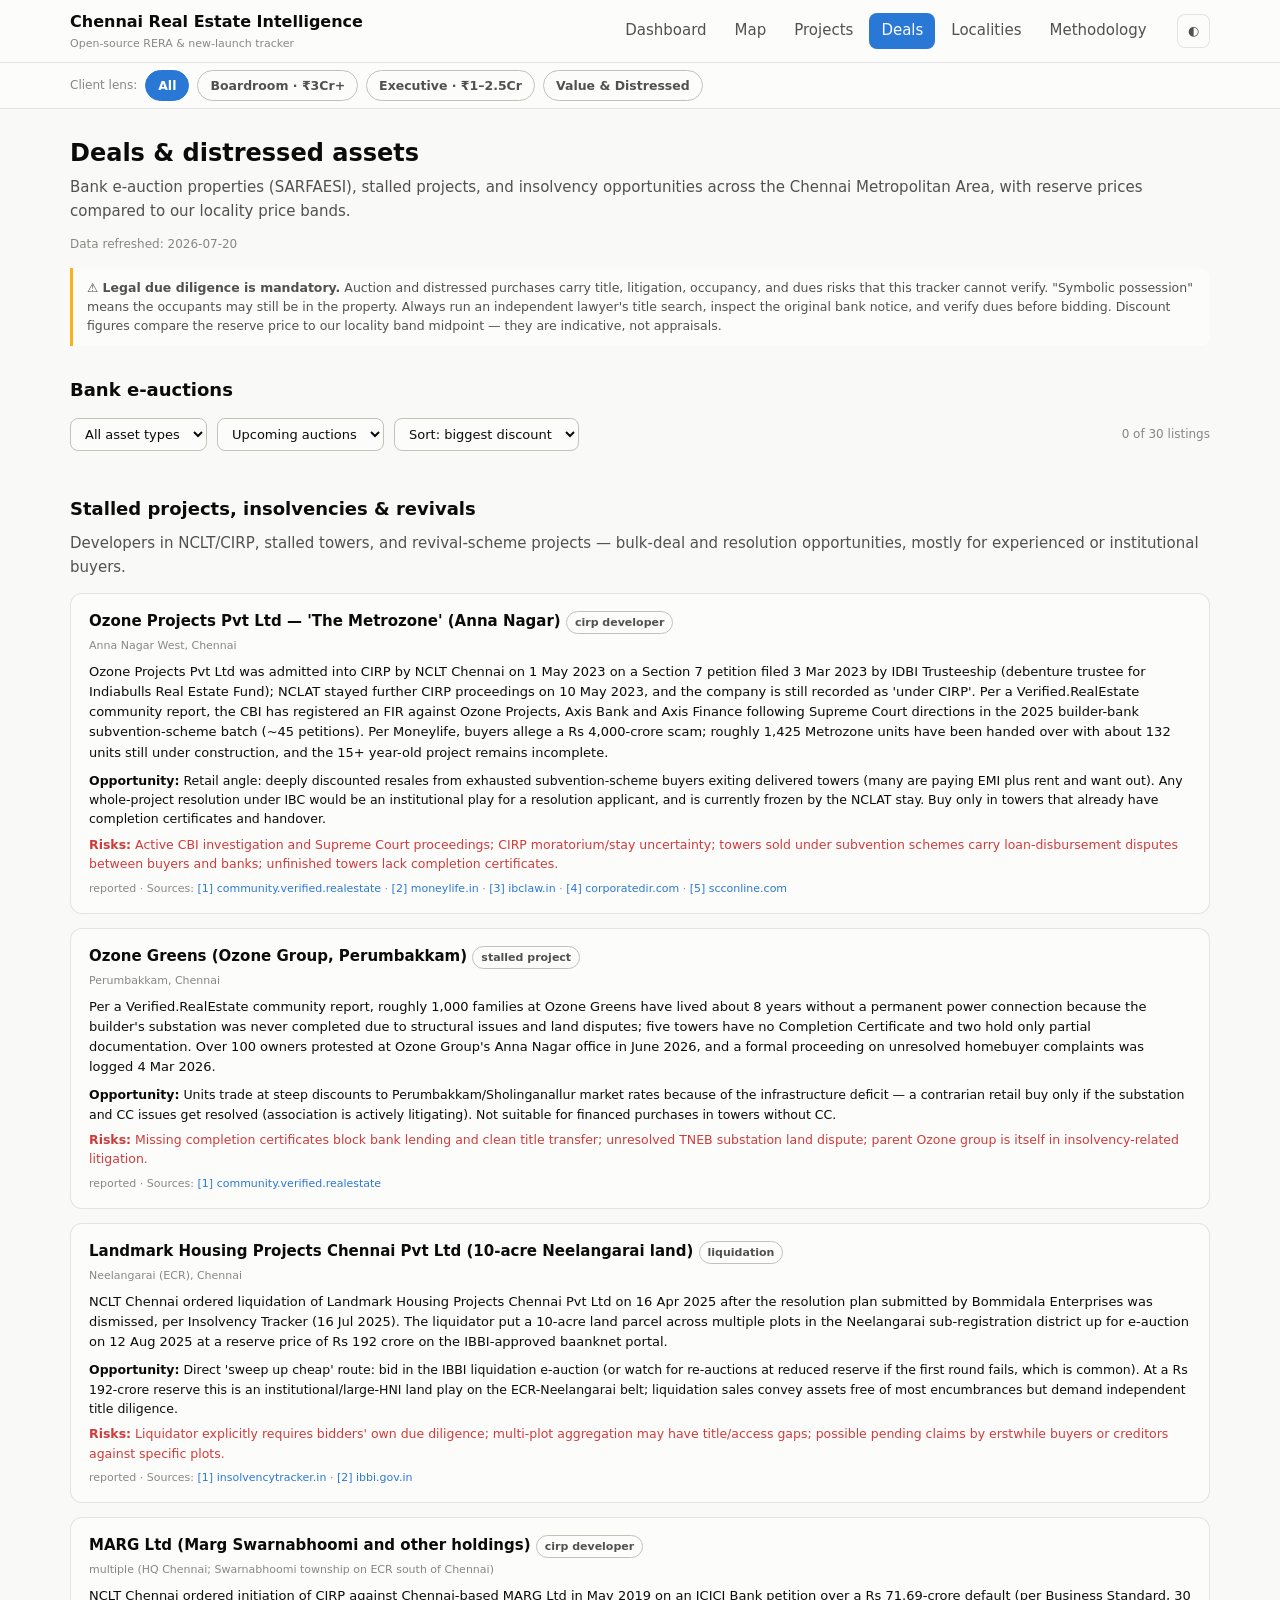
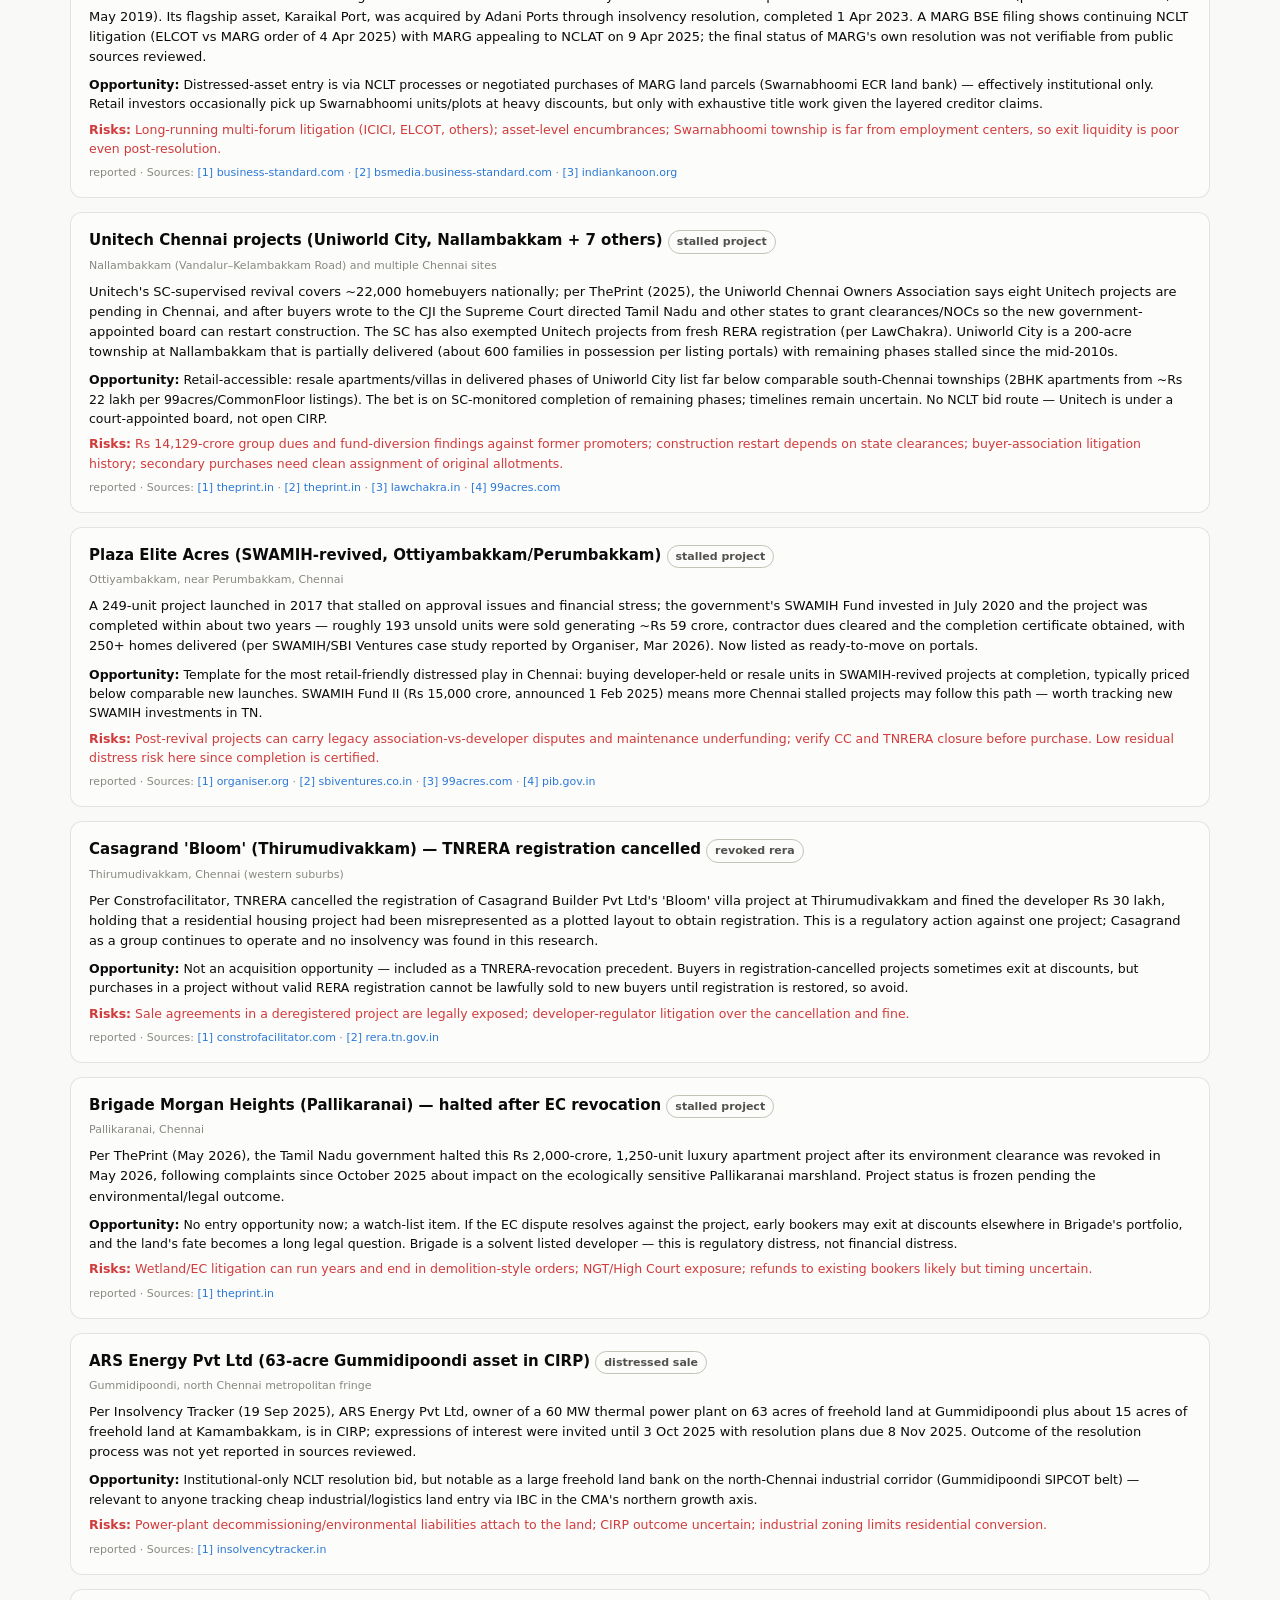
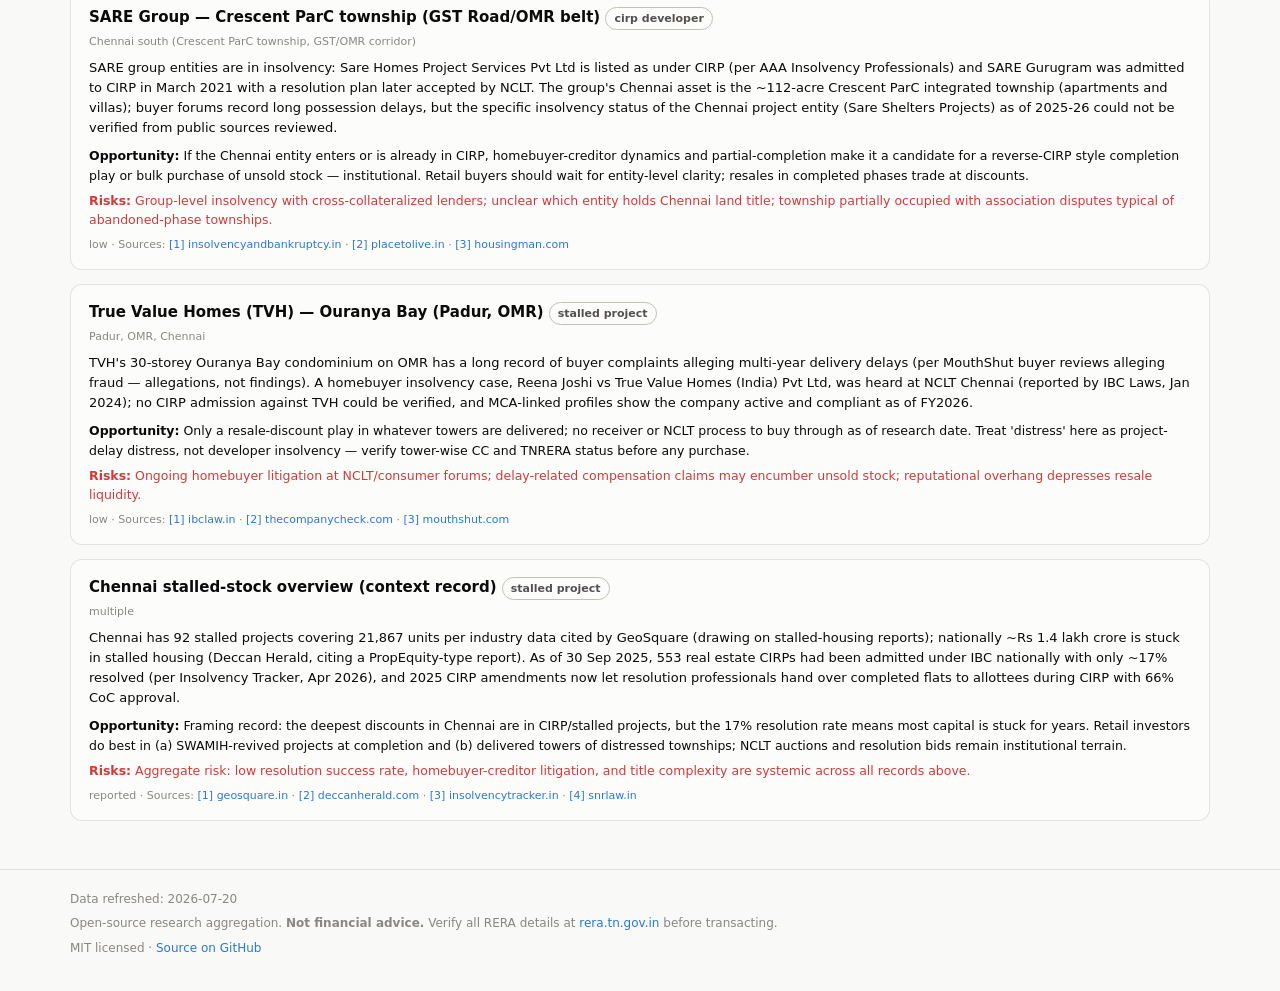
==== docs/deals.html @ 0c696b74 "Add buyer-persona lens, city-wide localities, and deals pipeline - Three client-lens personas (Board" ====
<!DOCTYPE html>
<html lang="en">
<head>
<meta charset="utf-8">
<meta name="viewport" content="width=device-width, initial-scale=1">
<link rel="icon" href="data:image/svg+xml,<svg xmlns=%22http://www.w3.org/2000/svg%22 viewBox=%220 0 100 100%22><text y=%22.9em%22 font-size=%2290%22>🏙️</text></svg>">
<title>Deals & Distressed — Chennai Real Estate Intelligence</title>
<link rel="stylesheet" href="assets/style.css">
</head>
<body>
<header class="site"><div class="wrap">
  <div class="brand">Chennai Real Estate Intelligence<small>Open-source RERA &amp; new-launch tracker</small></div>
  <nav class="main">
    <a href="index.html">Dashboard</a>
    <a href="map.html">Map</a>
    <a href="projects.html">Projects</a>
    <a href="deals.html" class="active">Deals</a>
    <a href="localities.html">Localities</a>
    <a href="methodology.html">Methodology</a>
  </nav>
  <button class="theme-toggle" title="Toggle light/dark">◐</button>
</div></header>

<main class="wrap">
  <h1>Deals &amp; distressed assets</h1>
  <p class="sub">Bank e-auction properties (SARFAESI), stalled projects, and insolvency opportunities across the Chennai Metropolitan Area, with reserve prices compared to our locality price bands.</p>
  <p class="refreshed"></p>

  <div class="deal-notice"><strong>⚠ Legal due diligence is mandatory.</strong> Auction and distressed
  purchases carry title, litigation, occupancy, and dues risks that this tracker cannot verify.
  "Symbolic possession" means the occupants may still be in the property. Always run an independent
  lawyer's title search, inspect the original bank notice, and verify dues before bidding. Discount
  figures compare the reserve price to our locality band midpoint — they are indicative, not appraisals.</div>

  <h2>Bank e-auctions</h2>
  <div class="filters">
    <select id="fType"><option value="">All asset types</option></select>
    <select id="fStatus">
      <option value="active">Upcoming auctions</option>
      <option value="">All (incl. past-date)</option>
    </select>
    <select id="fSort">
      <option value="discount">Sort: biggest discount</option>
      <option value="date">Sort: auction date</option>
      <option value="price">Sort: reserve price</option>
    </select>
    <span class="count" id="fCount"></span>
  </div>
  <div class="deal-grid" id="auctionGrid"></div>

  <h2>Stalled projects, insolvencies &amp; revivals</h2>
  <p class="sub">Developers in NCLT/CIRP, stalled towers, and revival-scheme projects — bulk-deal and resolution opportunities, mostly for experienced or institutional buyers.</p>
  <div id="stalledList"></div>
</main>

<footer class="site"><div class="wrap">
  <span class="refreshed"></span>
  <span>Open-source research aggregation. <strong>Not financial advice.</strong> Verify all RERA details at <a href="https://rera.tn.gov.in" target="_blank" rel="noopener">rera.tn.gov.in</a> before transacting.</span>
  <span>MIT licensed · <a href="https://github.com/SnuggieMsk/rstate" target="_blank" rel="noopener">Source on GitHub</a></span>
</div></footer>

<script src="assets/app.js"></script>
<script>
CRI.initTheme();
CRI.initPersonaBar();
let AUC = [], TODAY = new Date().toISOString().slice(0, 10);

function render() {
  const typ = document.getElementById('fType').value;
  const st = document.getElementById('fStatus').value;
  const sort = document.getElementById('fSort').value;
  let rows = AUC.filter(d =>
    (!typ || d.asset_type === typ) &&
    (!st || !d.auction_date || d.auction_date >= TODAY));
  rows.sort((a, b) => {
    if (sort === 'date') return (a.auction_date || '9999') < (b.auction_date || '9999') ? -1 : 1;
    if (sort === 'price') return (a.reserve_price_inr || 9e12) - (b.reserve_price_inr || 9e12);
    return (b.discount_pct ?? -99) - (a.discount_pct ?? -99);
  });
  document.getElementById('fCount').textContent = rows.length + ' of ' + AUC.length + ' listings';
  document.getElementById('auctionGrid').innerHTML = rows.map(d => {
    const expired = d.auction_date && d.auction_date < TODAY;
    const days = d.auction_date ? Math.ceil((new Date(d.auction_date) - new Date(TODAY)) / 86400000) : null;
    return `<div class="card deal-card${expired ? ' expired' : ''}">
      <h3>${d.title}</h3>
      <div class="conf">${d.locality} · ${d.asset_type}${d.bank ? ' · ' + d.bank : ''}</div>
      <div class="reserve">${CRI.money(d.reserve_price_inr)} <span class="conf">reserve</span></div>
      ${d.discount_pct != null ? `
        <div class="discount"><i></i>~${d.discount_pct}% below locality band</div>
        <div class="disc-bar"><span style="width:${Math.min(Math.max(d.discount_pct, 0), 80)}%"></span></div>
        <div class="conf">${d.value_note || ''}</div>` : '<div class="conf">No band comparison (plot/land or area unknown)</div>'}
      <p style="font-size:12.5px;margin:8px 0 4px">
        ${d.auction_date ? '<strong>Auction:</strong> ' + d.auction_date +
          (expired ? ' <span class="conf">(date passed — watch for re-auction)</span>'
                   : days != null ? ` <strong style="color:var(--accent)">(${days}d)</strong>` : '') + '<br>' : ''}
        ${d.area_sqft ? '<strong>Area:</strong> ' + CRI.fmtN(d.area_sqft) + ' sqft · ' : ''}
        <strong>Possession:</strong> ${d.possession || 'unknown'}
        ${d.emd_inr ? ' · <strong>EMD:</strong> ' + CRI.money(d.emd_inr) : ''}</p>
      ${d.possession === 'symbolic' ? '<span class="dd-flag">⚠ symbolic possession — occupancy risk</span>' : ''}
      <span class="dd-flag">title search required</span>
      <p class="conf" style="margin:8px 0 0">Sources: ${CRI.sourcesHTML(d.sources)} · last checked ${d.last_checked || '—'}</p>
    </div>`;
  }).join('');
}

CRI.loadAll().then(({ distressed, meta }) => {
  CRI.setRefreshed(meta);
  AUC = distressed.filter(d => d.record_type === 'auction');
  const stalled = distressed.filter(d => d.record_type !== 'auction');
  const typeSel = document.getElementById('fType');
  [...new Set(AUC.map(d => d.asset_type).filter(Boolean))].sort().forEach(v => {
    const o = document.createElement('option'); o.textContent = v; typeSel.appendChild(o);
  });
  ['fType', 'fStatus', 'fSort'].forEach(id => document.getElementById(id).addEventListener('input', render));
  render();

  document.getElementById('stalledList').innerHTML = stalled.map(d => `
    <div class="card">
      <h3 style="margin:0 0 2px;font-size:15px">${d.name}
        <span class="tag">${(d.record_type || '').replace(/-/g, ' ')}</span></h3>
      <div class="conf">${d.locality || ''}</div>
      <p style="font-size:13px;margin:8px 0">${d.status_2026 || ''}</p>
      ${d.opportunity_note ? '<p style="font-size:12.5px;margin:6px 0"><strong>Opportunity:</strong> ' + d.opportunity_note + '</p>' : ''}
      ${d.risk_note ? '<p style="font-size:12.5px;margin:6px 0;color:var(--status-critical)"><strong>Risks:</strong> ' + d.risk_note + '</p>' : ''}
      <p class="conf" style="margin:6px 0 0">${d.data_confidence || ''} · Sources: ${CRI.sourcesHTML(d.sources)}</p>
    </div>`).join('') || '<p class="conf">No stalled/insolvency records yet.</p>';
});
</script>
</body>
</html>
---- docs/assets/style.css ----
/* Chennai Real Estate Intelligence — shared styles */
:root {
  color-scheme: light;
  --page: #f9f9f7;
  --surface-1: #fcfcfb;
  --text-primary: #0b0b0b;
  --text-secondary: #52514e;
  --text-muted: #898781;
  --grid: #e1e0d9;
  --baseline: #c3c2b7;
  --border: rgba(11, 11, 11, 0.10);
  --accent: #2a78d6;
  --accent-strong: #1c5cab;
  /* Upside Score ordinal ramp (sequential blue, steps 250/400/550/700) */
  --score-1: #86b6ef;
  --score-2: #3987e5;
  --score-3: #1c5cab;
  --score-4: #0d366b;
  /* Status (risk) — reserved, never themed */
  --status-good: #0ca30c;
  --status-warning: #fab219;
  --status-serious: #ec835a;
  --status-critical: #d03b3b;
  --success-text: #006300;
}
@media (prefers-color-scheme: dark) {
  :root:where(:not([data-theme="light"])) {
    color-scheme: dark;
    --page: #0d0d0d;
    --surface-1: #1a1a19;
    --text-primary: #ffffff;
    --text-secondary: #c3c2b7;
    --text-muted: #898781;
    --grid: #2c2c2a;
    --baseline: #383835;
    --border: rgba(255, 255, 255, 0.10);
    --accent: #3987e5;
    --accent-strong: #86b6ef;
    --score-1: #86b6ef;
    --score-2: #3987e5;
    --score-3: #256abf;
    --score-4: #184f95;
    --success-text: #0ca30c;
  }
}
:root[data-theme="dark"] {
  color-scheme: dark;
  --page: #0d0d0d;
  --surface-1: #1a1a19;
  --text-primary: #ffffff;
  --text-secondary: #c3c2b7;
  --text-muted: #898781;
  --grid: #2c2c2a;
  --baseline: #383835;
  --border: rgba(255, 255, 255, 0.10);
  --accent: #3987e5;
  --accent-strong: #86b6ef;
  --score-1: #86b6ef;
  --score-2: #3987e5;
  --score-3: #256abf;
  --score-4: #184f95;
  --success-text: #0ca30c;
}

* { box-sizing: border-box; }
html, body { margin: 0; padding: 0; }
body {
  background: var(--page);
  color: var(--text-primary);
  font-family: system-ui, -apple-system, "Segoe UI", sans-serif;
  font-size: 15px;
  line-height: 1.55;
}
a { color: var(--accent); text-decoration: none; }
a:hover { text-decoration: underline; }

.wrap { max-width: 1180px; margin: 0 auto; padding: 0 20px; }

/* Header / nav */
header.site {
  border-bottom: 1px solid var(--border);
  background: var(--surface-1);
  position: sticky; top: 0; z-index: 1100;
}
header.site .wrap {
  display: flex; align-items: center; gap: 18px; flex-wrap: wrap;
  padding-top: 10px; padding-bottom: 10px;
}
.brand { font-weight: 700; font-size: 16px; color: var(--text-primary); }
.brand small { display: block; font-weight: 400; font-size: 11px; color: var(--text-muted); }
nav.main { display: flex; gap: 4px; flex-wrap: wrap; margin-left: auto; }
nav.main a {
  padding: 6px 12px; border-radius: 8px; color: var(--text-secondary); font-weight: 500;
}
nav.main a:hover { background: var(--page); text-decoration: none; color: var(--text-primary); }
nav.main a.active { background: var(--accent); color: #fff; }
.theme-toggle {
  border: 1px solid var(--border); background: var(--surface-1); color: var(--text-secondary);
  border-radius: 8px; padding: 6px 10px; cursor: pointer; font: inherit; font-size: 13px;
}

.refreshed { font-size: 12px; color: var(--text-muted); }

/* Stat tiles */
.tiles { display: grid; grid-template-columns: repeat(auto-fit, minmax(170px, 1fr)); gap: 14px; margin: 22px 0; }
.tile {
  background: var(--surface-1); border: 1px solid var(--border); border-radius: 12px;
  padding: 14px 16px;
}
.tile .k { font-size: 12px; color: var(--text-secondary); }
.tile .v { font-size: 28px; font-weight: 700; line-height: 1.2; margin-top: 2px; }
.tile .s { font-size: 12px; color: var(--text-muted); margin-top: 2px; }

h1 { font-size: 24px; margin: 26px 0 4px; }
h2 { font-size: 18px; margin: 30px 0 10px; }
.sub { color: var(--text-secondary); margin: 0 0 6px; }

/* Cards & sections */
.card {
  background: var(--surface-1); border: 1px solid var(--border); border-radius: 12px;
  padding: 16px 18px; margin: 14px 0;
}

/* Filters */
.filters { display: flex; gap: 10px; flex-wrap: wrap; align-items: center; margin: 14px 0; }
.filters select, .filters input[type="search"] {
  background: var(--surface-1); color: var(--text-primary); border: 1px solid var(--baseline);
  border-radius: 8px; padding: 7px 10px; font: inherit; font-size: 13px;
}
.filters label { font-size: 12px; color: var(--text-secondary); }
.filters .count { margin-left: auto; font-size: 12px; color: var(--text-muted); }

/* Tables */
.table-scroll { overflow-x: auto; border: 1px solid var(--border); border-radius: 12px; background: var(--surface-1); }
table { border-collapse: collapse; width: 100%; font-size: 13.5px; }
th, td { text-align: left; padding: 9px 12px; border-bottom: 1px solid var(--grid); vertical-align: top; }
th {
  font-size: 11.5px; text-transform: uppercase; letter-spacing: 0.04em;
  color: var(--text-muted); background: var(--surface-1); position: sticky; top: 0;
  cursor: pointer; user-select: none; white-space: nowrap;
}
th .dir { color: var(--accent); }
tr:last-child td { border-bottom: none; }
tbody tr:hover { background: color-mix(in oklab, var(--accent) 6%, transparent); }
td.num, th.num { text-align: right; font-variant-numeric: tabular-nums; }

/* Score pill — colored dot + plain-ink number (text never wears series color) */
.score { display: inline-flex; align-items: center; gap: 6px; font-variant-numeric: tabular-nums; font-weight: 600; }
.score i { width: 10px; height: 10px; border-radius: 3px; display: inline-block; flex: none; }
.score-band-1 i { background: var(--score-1); }
.score-band-2 i { background: var(--score-2); }
.score-band-3 i { background: var(--score-3); }
.score-band-4 i { background: var(--score-4); }

/* Risk badge — icon + label, never color alone */
.risk { display: inline-flex; align-items: center; gap: 5px; font-size: 12px; font-weight: 600; }
.risk i { width: 9px; height: 9px; border-radius: 50%; display: inline-block; flex: none; }
.risk-Low i { background: var(--status-good); }
.risk-Medium i { background: var(--status-warning); }
.risk-High i { background: var(--status-critical); }

/* Tags */
.tag {
  display: inline-block; font-size: 11px; font-weight: 600; padding: 2px 8px;
  border: 1px solid var(--baseline); border-radius: 999px; color: var(--text-secondary);
  margin: 1px 3px 1px 0; white-space: nowrap;
}
.tag.hot { border-color: var(--accent); color: var(--accent); }

.conf { font-size: 11px; color: var(--text-muted); }

/* Score breakdown bars */
.bd { margin: 4px 0; }
.bd .row { display: flex; align-items: center; gap: 8px; font-size: 12px; margin: 3px 0; }
.bd .lbl { width: 150px; color: var(--text-secondary); flex: none; }
.bd .bar { flex: 1; height: 8px; background: var(--grid); border-radius: 4px; overflow: hidden; }
.bd .bar > span { display: block; height: 100%; background: var(--accent); border-radius: 4px; }
.bd .val { width: 34px; text-align: right; font-variant-numeric: tabular-nums; color: var(--text-secondary); }

/* Map page */
#map { position: fixed; inset: 57px 0 0 0; }
.map-legend {
  position: absolute; z-index: 1000; right: 12px; bottom: 24px;
  background: var(--surface-1); border: 1px solid var(--border); border-radius: 10px;
  padding: 10px 12px; font-size: 12px; max-width: 230px;
}
.map-legend .row { display: flex; align-items: center; gap: 7px; margin: 3px 0; }
.map-legend i { width: 12px; height: 12px; border-radius: 50%; display: inline-block; border: 2px solid #fff; box-shadow: 0 0 0 1px rgba(0,0,0,.25); flex: none; }
.map-controls {
  position: absolute; z-index: 1000; left: 12px; top: 70px;
  background: var(--surface-1); border: 1px solid var(--border); border-radius: 10px;
  padding: 10px 12px; font-size: 12.5px;
}
.map-controls label { display: block; margin: 3px 0; cursor: pointer; }
.leaflet-popup-content { font: 13px/1.5 system-ui, -apple-system, "Segoe UI", sans-serif; }
.pop h3 { margin: 0 0 2px; font-size: 14.5px; }
.pop .meta { color: #52514e; font-size: 12px; margin-bottom: 6px; }
.pop table { font-size: 12px; }
.pop td { padding: 2px 6px 2px 0; border: none; }

/* Locality cards */
.loc-grid { display: grid; grid-template-columns: repeat(auto-fill, minmax(320px, 1fr)); gap: 14px; }
.loc-card .tag { white-space: normal; }
.loc-card h3 { margin: 0; font-size: 15.5px; }
.loc-card .price { font-size: 20px; font-weight: 700; margin: 4px 0 2px; font-variant-numeric: tabular-nums; }
.loc-card .trend { font-size: 12px; font-weight: 600; }
.trend-rising-fast, .trend-rising { color: var(--success-text); }
.trend-stable { color: var(--text-secondary); }
.trend-soft { color: var(--status-critical); }

/* Persona lens bar */
.persona-bar { background: var(--surface-1); border-bottom: 1px solid var(--border); }
.persona-bar .wrap { display: flex; align-items: center; gap: 8px; padding: 7px 20px; flex-wrap: wrap; }
.persona-bar .pb-label { font-size: 12px; color: var(--text-muted); }
.persona-bar button {
  font: inherit; font-size: 12.5px; font-weight: 600; cursor: pointer;
  padding: 5px 12px; border-radius: 999px; border: 1px solid var(--baseline);
  background: var(--surface-1); color: var(--text-secondary);
}
.persona-bar button.on { background: var(--accent); border-color: var(--accent); color: #fff; }

/* Tier badges */
.tier { display: inline-block; font-size: 10.5px; font-weight: 700; letter-spacing: .03em;
  padding: 2px 8px; border-radius: 999px; text-transform: uppercase; }
.tier-Prime { background: var(--score-4); color: #fff; }
.tier-Established { background: var(--score-2); color: #fff; }
.tier-Growth { background: var(--grid); color: var(--text-primary); }
.tier-Emerging { background: transparent; border: 1px solid var(--baseline); color: var(--text-secondary); }

/* Deals page */
.deal-grid { display: grid; grid-template-columns: repeat(auto-fill, minmax(330px, 1fr)); gap: 14px; }
.deal-card h3 { margin: 0 0 2px; font-size: 15px; }
.deal-card .reserve { font-size: 21px; font-weight: 700; font-variant-numeric: tabular-nums; }
.deal-card.expired { opacity: .55; }
.discount { display: inline-flex; align-items: center; gap: 6px; font-weight: 700; }
.discount i { width: 10px; height: 10px; border-radius: 3px; background: var(--success-text); display: inline-block; }
.disc-bar { height: 8px; background: var(--grid); border-radius: 4px; overflow: hidden; margin: 6px 0; }
.disc-bar > span { display: block; height: 100%; background: var(--success-text); }
.dd-flag { display: inline-block; font-size: 11px; font-weight: 600; padding: 2px 8px; margin: 1px 3px 1px 0;
  border-radius: 999px; border: 1px solid var(--status-serious); color: var(--status-serious); }
.deal-notice { border-left: 3px solid var(--status-warning); padding: 10px 14px; font-size: 12.5px;
  background: var(--surface-1); border-radius: 0 10px 10px 0; margin: 14px 0; color: var(--text-secondary); }

/* Locality explorer */
.loc-search { width: 100%; max-width: 380px; }

/* Compare drawer */
.cmp-bar { position: fixed; left: 0; right: 0; bottom: 0; z-index: 1200;
  background: var(--surface-1); border-top: 1px solid var(--border);
  padding: 9px 20px; display: none; align-items: center; gap: 12px; font-size: 13px; }
.cmp-bar.show { display: flex; }
.cmp-bar button { font: inherit; font-size: 12.5px; font-weight: 600; cursor: pointer;
  padding: 6px 14px; border-radius: 8px; border: 1px solid var(--accent);
  background: var(--accent); color: #fff; }
.cmp-bar button.ghost { background: transparent; color: var(--accent); }
.cmp-overlay { position: fixed; inset: 0; z-index: 1300; background: rgba(0,0,0,.45); display: none;
  align-items: flex-start; justify-content: center; overflow: auto; padding: 30px 12px; }
.cmp-overlay.show { display: flex; }
.cmp-sheet { background: var(--page); border-radius: 14px; max-width: 1080px; width: 100%; padding: 22px; }
.cmp-sheet table { background: var(--surface-1); border-radius: 10px; }
.cmp-sheet th:first-child, .cmp-sheet td:first-child { color: var(--text-muted); font-size: 12px; width: 150px; }

/* Print brief */
@media print {
  header.site, .persona-bar, .filters, footer.site, .theme-toggle, .cmp-bar, .map-controls { display: none !important; }
  body { background: #fff; color: #000; }
  .cmp-overlay { position: static; display: block !important; background: none; padding: 0; }
  .cmp-sheet { box-shadow: none; max-width: none; }
  a { color: #000; text-decoration: none; }
}

footer.site {
  margin-top: 48px; padding: 20px 0 34px; border-top: 1px solid var(--border);
  font-size: 12px; color: var(--text-muted);
}
footer.site .wrap { display: flex; flex-direction: column; gap: 6px; }

@media (max-width: 640px) {
  .bd .lbl { width: 110px; }
  #map { inset: 96px 0 0 0; }
}
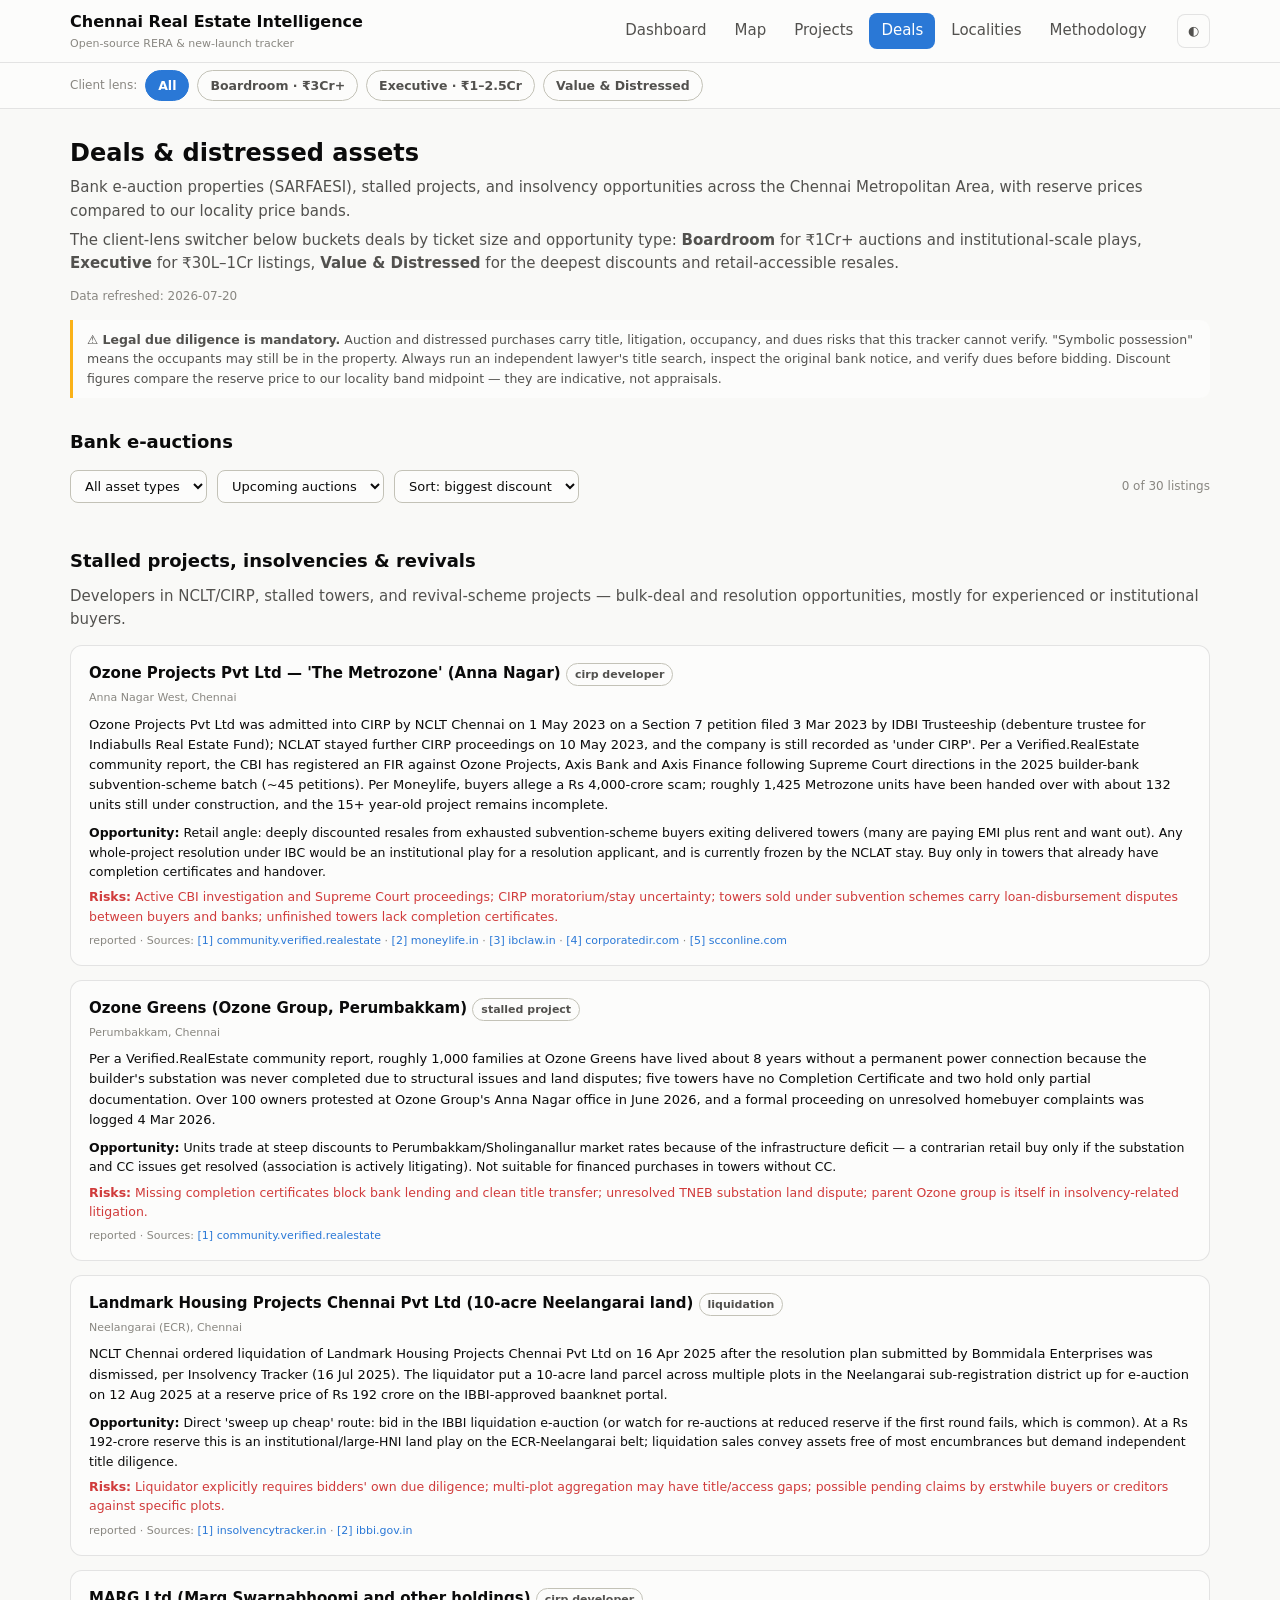
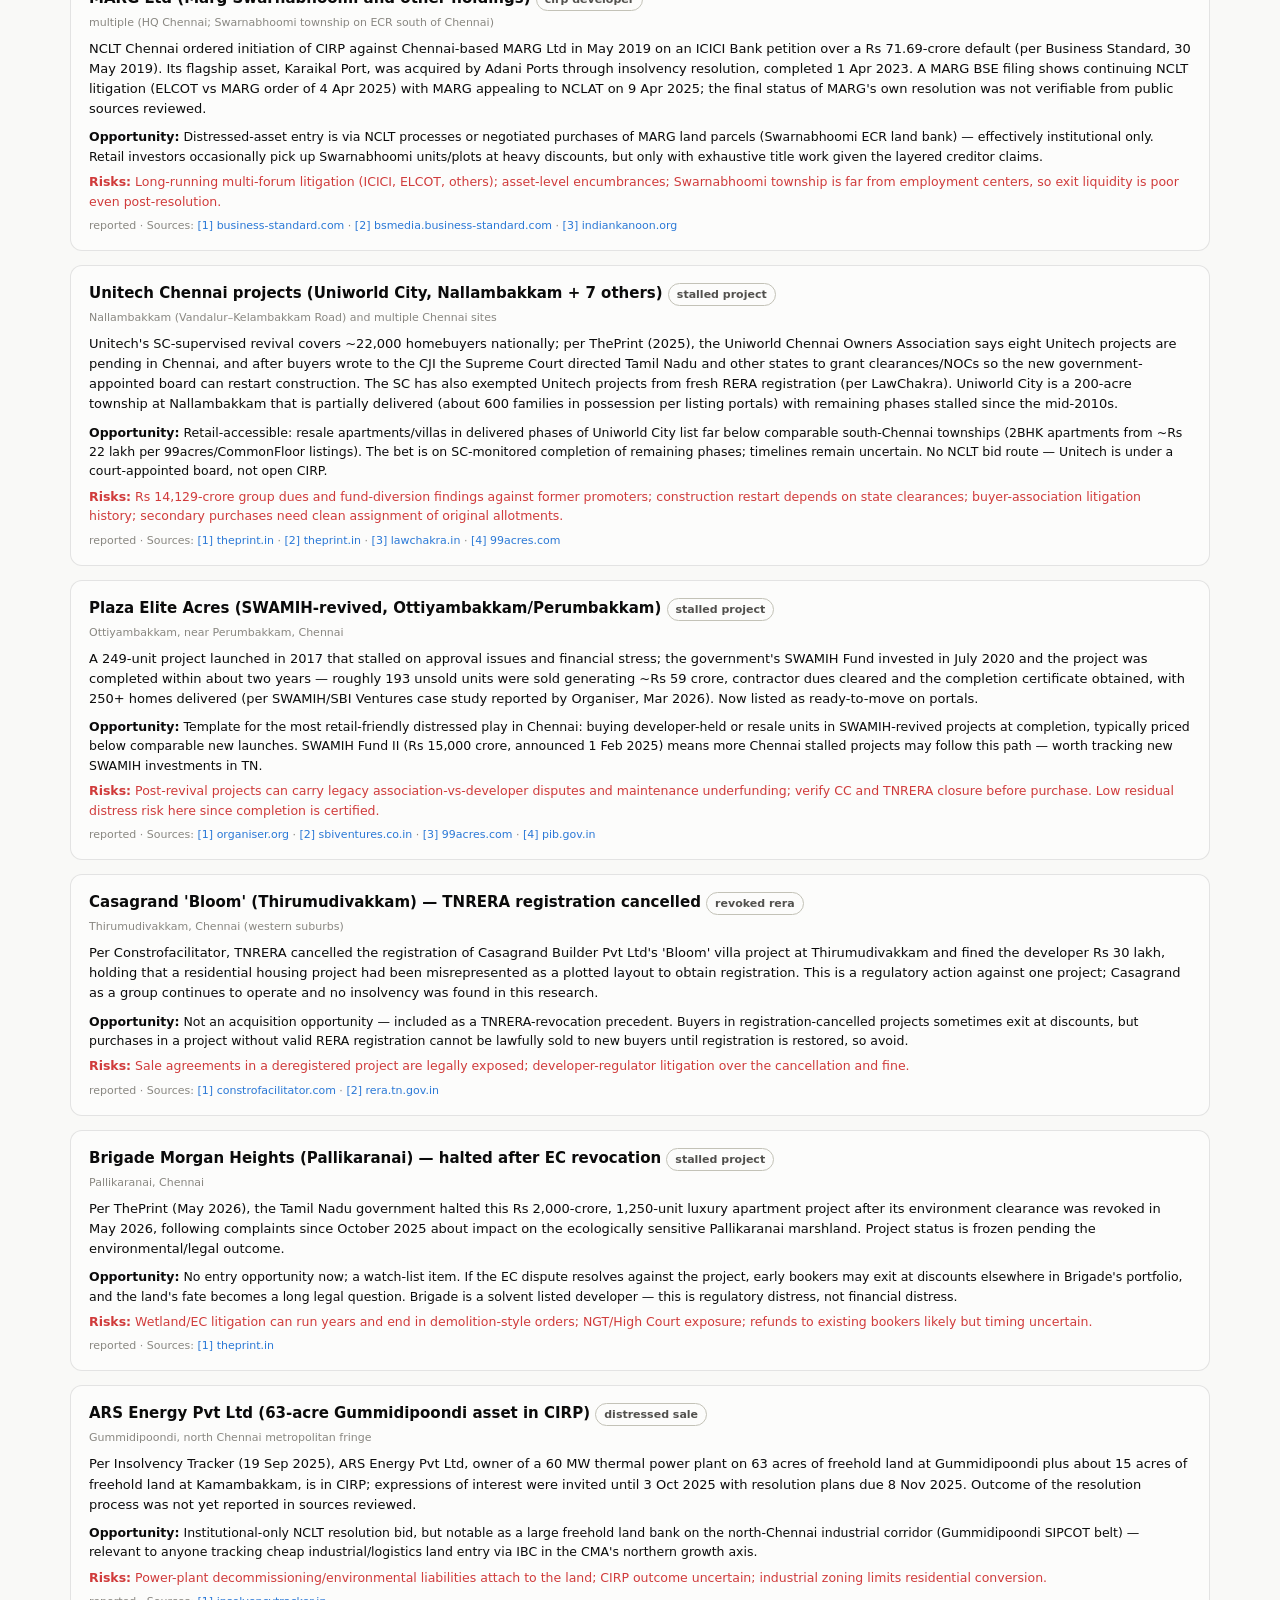
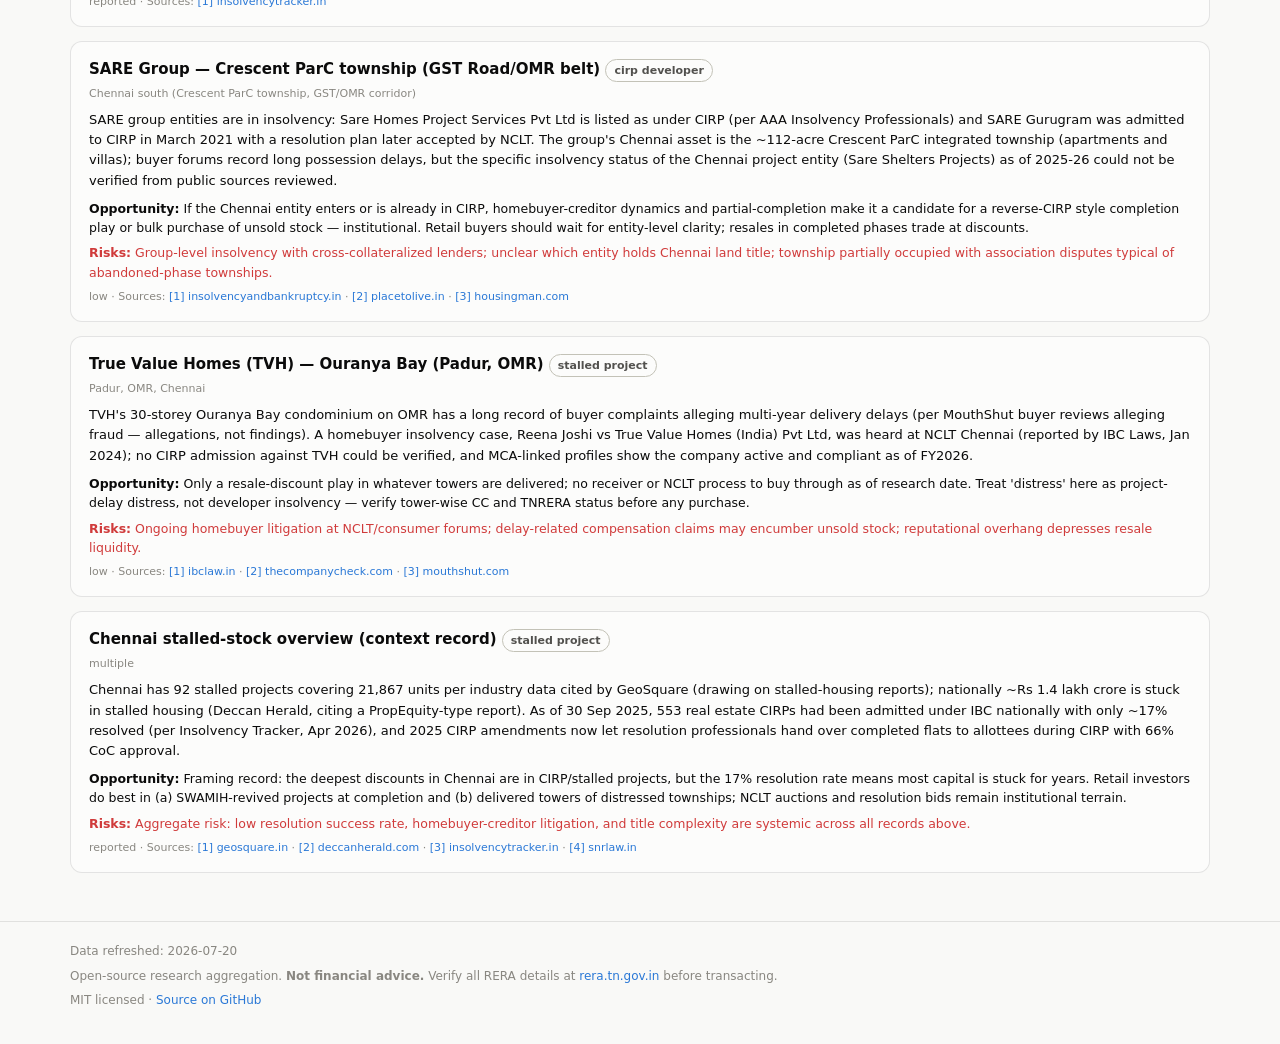
==== commit 0383eaa8: "Fix: Deals page client-lens switcher was non-functional Auction and stalled-project records had no p" ====
--- a/docs/deals.html
+++ b/docs/deals.html
@@ -24,6 +24,7 @@
 <main class="wrap">
   <h1>Deals &amp; distressed assets</h1>
   <p class="sub">Bank e-auction properties (SARFAESI), stalled projects, and insolvency opportunities across the Chennai Metropolitan Area, with reserve prices compared to our locality price bands.</p>
+  <p class="sub">The client-lens switcher below buckets deals by ticket size and opportunity type: <strong>Boardroom</strong> for ₹1Cr+ auctions and institutional-scale plays, <strong>Executive</strong> for ₹30L–1Cr listings, <strong>Value &amp; Distressed</strong> for the deepest discounts and retail-accessible resales.</p>
   <p class="refreshed"></p>
 
   <div class="deal-notice"><strong>⚠ Legal due diligence is mandatory.</strong> Auction and distressed
@@ -62,14 +63,19 @@
 <script src="assets/app.js"></script>
 <script>
 CRI.initTheme();
-CRI.initPersonaBar();
-let AUC = [], TODAY = new Date().toISOString().slice(0, 10);
+let AUC = [], STALLED = [], TODAY = new Date().toISOString().slice(0, 10);
+
+function matchesPersona(d) {
+  const cur = CRI.persona();
+  return cur === 'all' || (d.persona_fit || []).includes(cur);
+}
 
 function render() {
   const typ = document.getElementById('fType').value;
   const st = document.getElementById('fStatus').value;
   const sort = document.getElementById('fSort').value;
   let rows = AUC.filter(d =>
+    matchesPersona(d) &&
     (!typ || d.asset_type === typ) &&
     (!st || !d.auction_date || d.auction_date >= TODAY));
   rows.sort((a, b) => {
@@ -103,18 +109,9 @@
   }).join('');
 }
 
-CRI.loadAll().then(({ distressed, meta }) => {
-  CRI.setRefreshed(meta);
-  AUC = distressed.filter(d => d.record_type === 'auction');
-  const stalled = distressed.filter(d => d.record_type !== 'auction');
-  const typeSel = document.getElementById('fType');
-  [...new Set(AUC.map(d => d.asset_type).filter(Boolean))].sort().forEach(v => {
-    const o = document.createElement('option'); o.textContent = v; typeSel.appendChild(o);
-  });
-  ['fType', 'fStatus', 'fSort'].forEach(id => document.getElementById(id).addEventListener('input', render));
-  render();
-
-  document.getElementById('stalledList').innerHTML = stalled.map(d => `
+function renderStalled() {
+  const rows = STALLED.filter(matchesPersona);
+  document.getElementById('stalledList').innerHTML = rows.map(d => `
     <div class="card">
       <h3 style="margin:0 0 2px;font-size:15px">${d.name}
         <span class="tag">${(d.record_type || '').replace(/-/g, ' ')}</span></h3>
@@ -123,7 +120,22 @@
       ${d.opportunity_note ? '<p style="font-size:12.5px;margin:6px 0"><strong>Opportunity:</strong> ' + d.opportunity_note + '</p>' : ''}
       ${d.risk_note ? '<p style="font-size:12.5px;margin:6px 0;color:var(--status-critical)"><strong>Risks:</strong> ' + d.risk_note + '</p>' : ''}
       <p class="conf" style="margin:6px 0 0">${d.data_confidence || ''} · Sources: ${CRI.sourcesHTML(d.sources)}</p>
-    </div>`).join('') || '<p class="conf">No stalled/insolvency records yet.</p>';
+    </div>`).join('') || '<p class="conf">No stalled/insolvency records match this client lens.</p>';
+}
+
+CRI.initPersonaBar(() => { render(); renderStalled(); });
+
+CRI.loadAll().then(({ distressed, meta }) => {
+  CRI.setRefreshed(meta);
+  AUC = distressed.filter(d => d.record_type === 'auction');
+  STALLED = distressed.filter(d => d.record_type !== 'auction');
+  const typeSel = document.getElementById('fType');
+  [...new Set(AUC.map(d => d.asset_type).filter(Boolean))].sort().forEach(v => {
+    const o = document.createElement('option'); o.textContent = v; typeSel.appendChild(o);
+  });
+  ['fType', 'fStatus', 'fSort'].forEach(id => document.getElementById(id).addEventListener('input', render));
+  render();
+  renderStalled();
 });
 </script>
 </body>
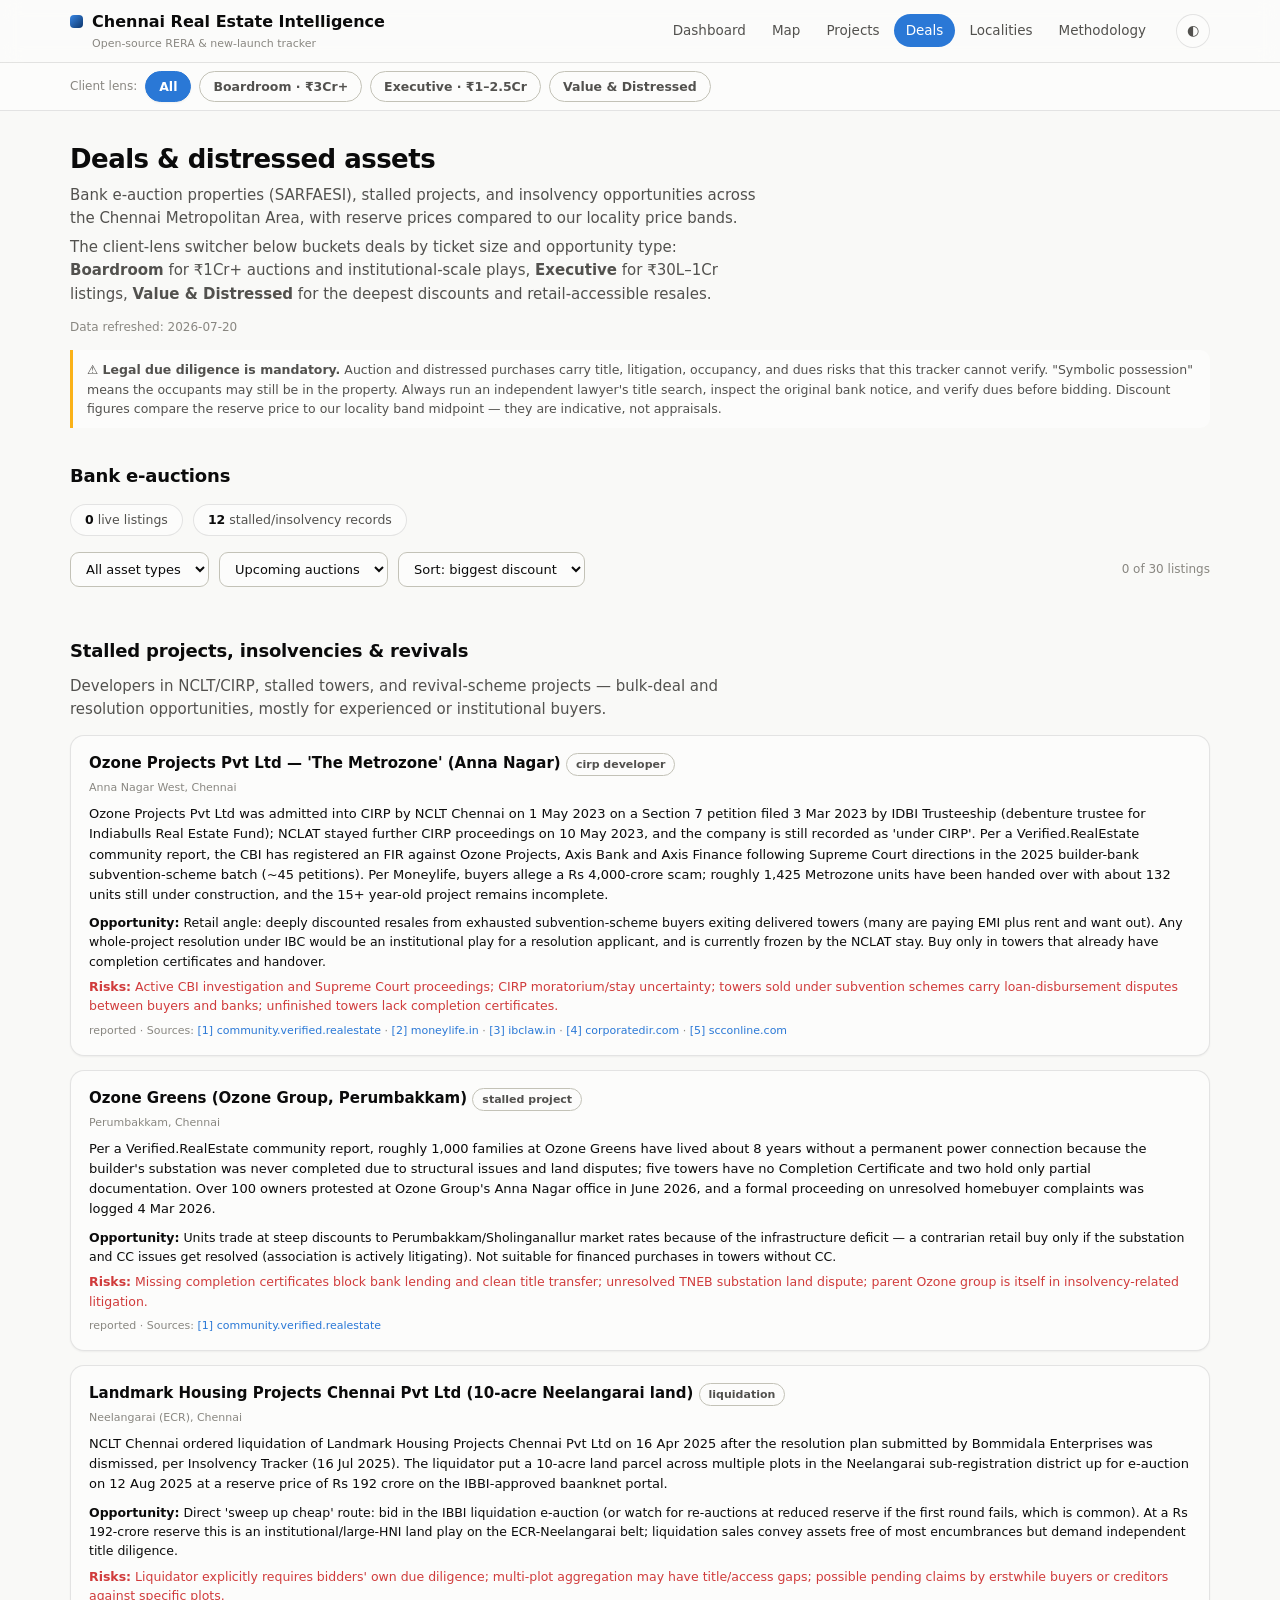
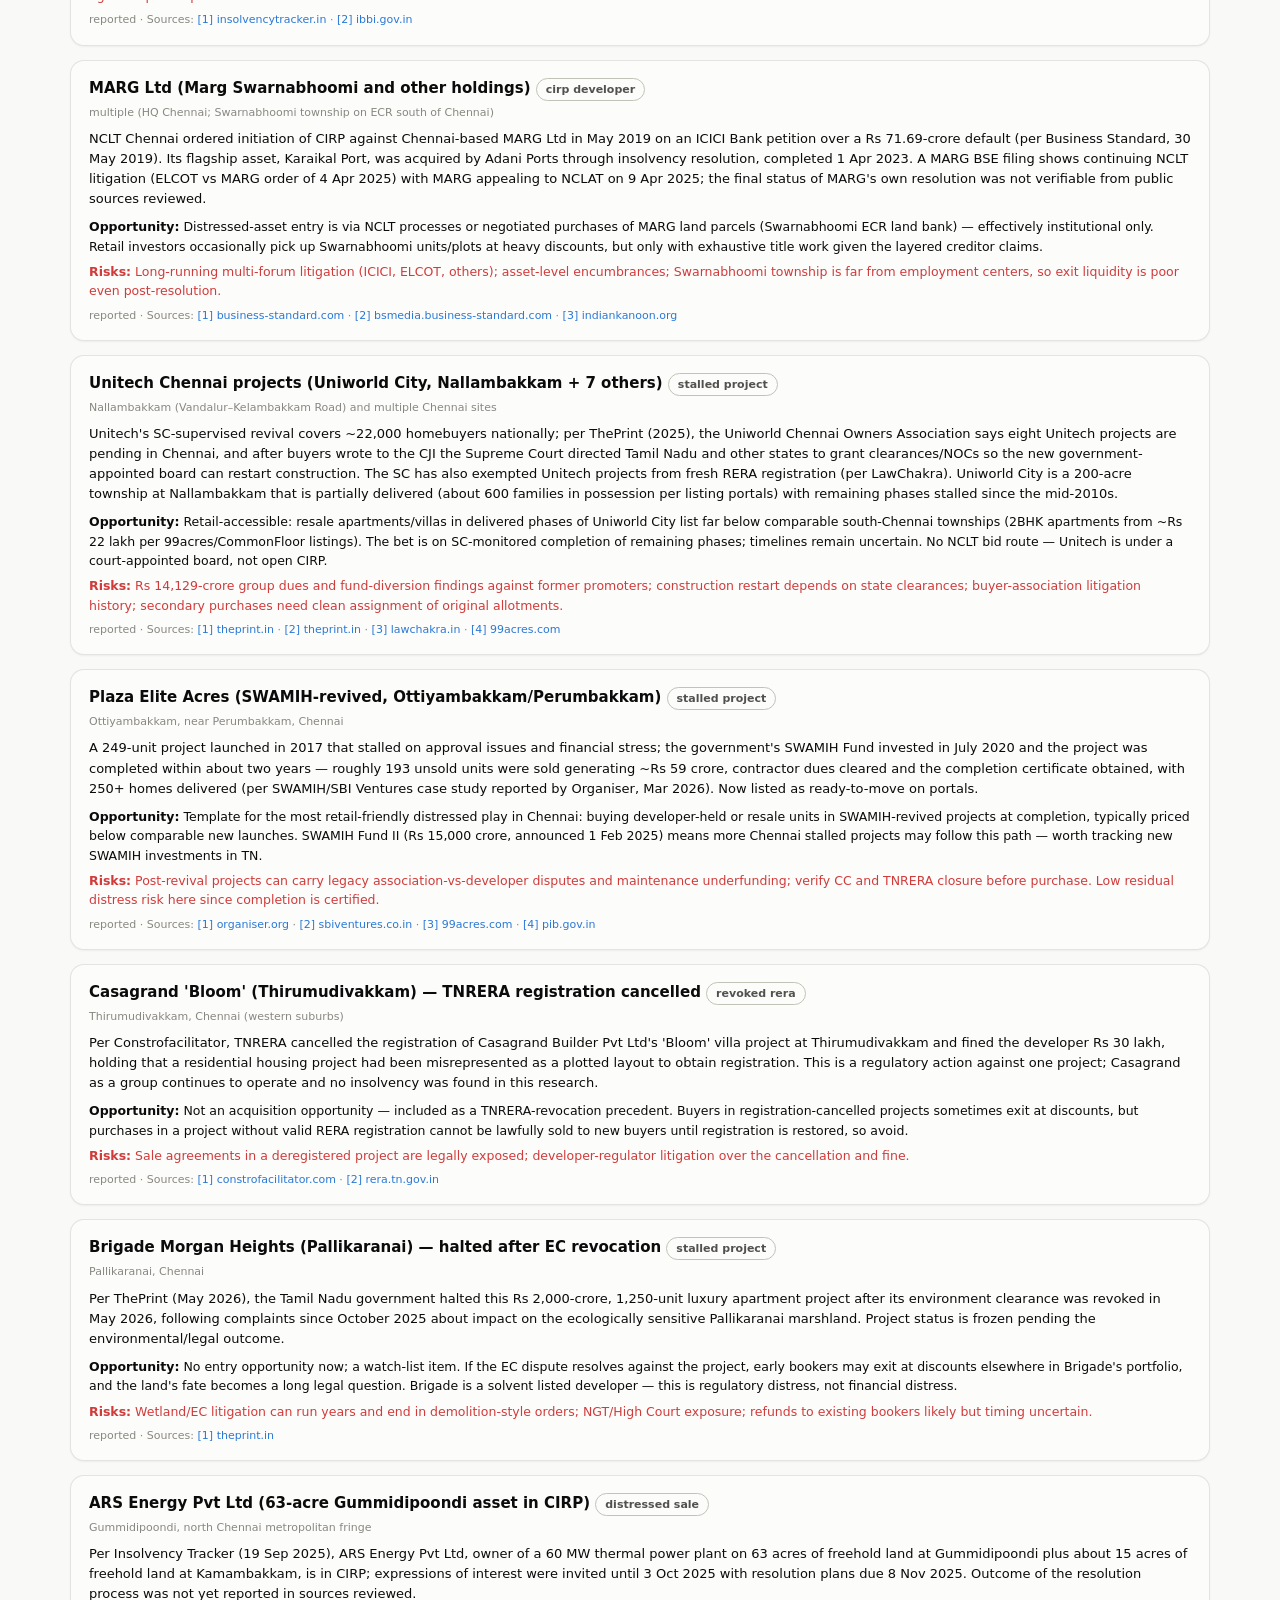
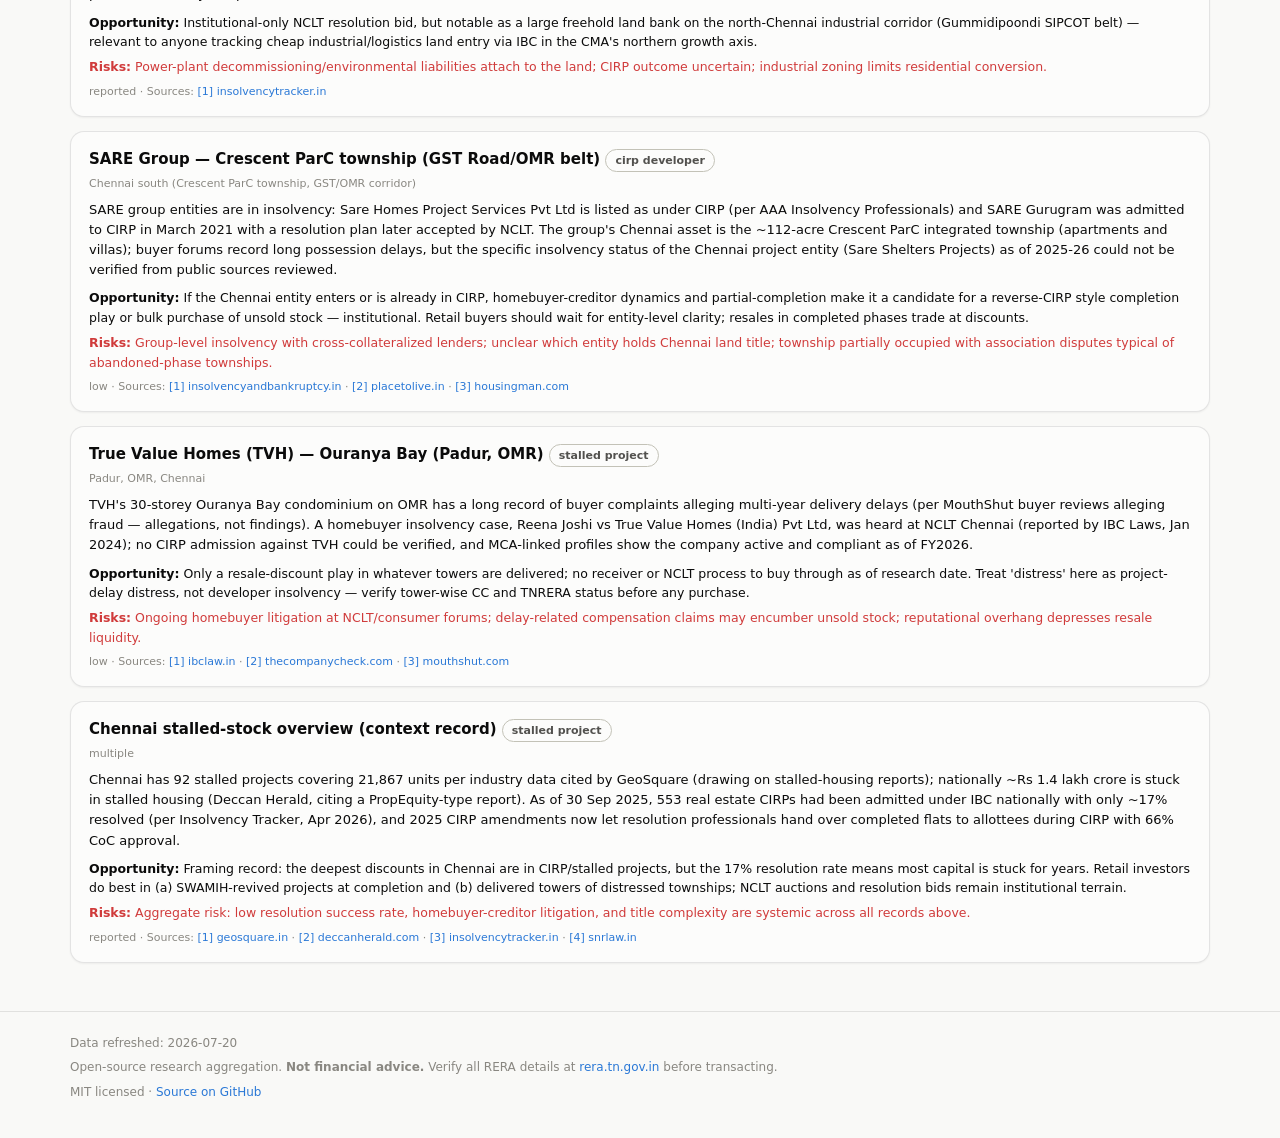
==== commit e53f0fb2: "Polish UI into a coherent design system; fix zone taxonomy bugs Data fixes surfaced by the interacti" ====
--- a/docs/deals.html
+++ b/docs/deals.html
@@ -34,6 +34,7 @@
   figures compare the reserve price to our locality band midpoint — they are indicative, not appraisals.</div>
 
   <h2>Bank e-auctions</h2>
+  <div class="strip" id="dealStrip"></div>
   <div class="filters">
     <select id="fType"><option value="">All asset types</option></select>
     <select id="fStatus">
@@ -98,7 +99,7 @@
       <p style="font-size:12.5px;margin:8px 0 4px">
         ${d.auction_date ? '<strong>Auction:</strong> ' + d.auction_date +
           (expired ? ' <span class="conf">(date passed — watch for re-auction)</span>'
-                   : days != null ? ` <strong style="color:var(--accent)">(${days}d)</strong>` : '') + '<br>' : ''}
+                   : days != null ? ` <span class="countdown">in ${days}d</span>` : '') + '<br>' : ''}
         ${d.area_sqft ? '<strong>Area:</strong> ' + CRI.fmtN(d.area_sqft) + ' sqft · ' : ''}
         <strong>Possession:</strong> ${d.possession || 'unknown'}
         ${d.emd_inr ? ' · <strong>EMD:</strong> ' + CRI.money(d.emd_inr) : ''}</p>
@@ -123,12 +124,28 @@
     </div>`).join('') || '<p class="conf">No stalled/insolvency records match this client lens.</p>';
 }
 
+function renderStrip() {
+  const live = AUC.filter(d => !d.auction_date || d.auction_date >= TODAY);
+  const discounts = live.map(d => d.discount_pct).filter(v => v != null).sort((a, b) => a - b);
+  const median = discounts.length ? discounts[Math.floor(discounts.length / 2)] : null;
+  const nextDate = live.map(d => d.auction_date).filter(Boolean).sort()[0];
+  document.getElementById('dealStrip').innerHTML = [
+    `<span class="chip"><strong>${live.length}</strong> live listings</span>`,
+    median != null ? `<span class="chip">median discount <strong>~${median}%</strong> vs band</span>` : '',
+    nextDate ? `<span class="chip">next auction <strong>${nextDate}</strong></span>` : '',
+    `<span class="chip"><strong>${STALLED.length}</strong> stalled/insolvency records</span>`,
+  ].join('');
+}
+
 CRI.initPersonaBar(() => { render(); renderStalled(); });
+CRI.skeletons('auctionGrid', 'card', 6);
+CRI.skeletons('stalledList', 'card', 2);
 
 CRI.loadAll().then(({ distressed, meta }) => {
   CRI.setRefreshed(meta);
   AUC = distressed.filter(d => d.record_type === 'auction');
   STALLED = distressed.filter(d => d.record_type !== 'auction');
+  renderStrip();
   const typeSel = document.getElementById('fType');
   [...new Set(AUC.map(d => d.asset_type).filter(Boolean))].sort().forEach(v => {
     const o = document.createElement('option'); o.textContent = v; typeSel.appendChild(o);
--- a/docs/assets/style.css
+++ b/docs/assets/style.css
@@ -1,4 +1,6 @@
-/* Chennai Real Estate Intelligence — shared styles */
+/* Chennai Real Estate Intelligence — design system
+   Palette follows the validated reference set: sequential blue for Upside Score,
+   reserved status colors for risk, text never wears series color. */
 :root {
   color-scheme: light;
   --page: #f9f9f7;
@@ -11,6 +13,7 @@
   --border: rgba(11, 11, 11, 0.10);
   --accent: #2a78d6;
   --accent-strong: #1c5cab;
+  --accent-soft: rgba(42, 120, 214, 0.08);
   /* Upside Score ordinal ramp (sequential blue, steps 250/400/550/700) */
   --score-1: #86b6ef;
   --score-2: #3987e5;
@@ -22,6 +25,13 @@
   --status-serious: #ec835a;
   --status-critical: #d03b3b;
   --success-text: #006300;
+  /* System */
+  --radius: 14px;
+  --radius-sm: 9px;
+  --shadow-1: 0 1px 2px rgba(11, 11, 11, 0.05);
+  --shadow-2: 0 6px 20px -6px rgba(11, 11, 11, 0.14);
+  --ease: 160ms cubic-bezier(.4, 0, .2, 1);
+  --header-bg: rgba(252, 252, 251, 0.86);
 }
 @media (prefers-color-scheme: dark) {
   :root:where(:not([data-theme="light"])) {
@@ -36,11 +46,15 @@
     --border: rgba(255, 255, 255, 0.10);
     --accent: #3987e5;
     --accent-strong: #86b6ef;
+    --accent-soft: rgba(57, 135, 229, 0.14);
     --score-1: #86b6ef;
     --score-2: #3987e5;
     --score-3: #256abf;
     --score-4: #184f95;
     --success-text: #0ca30c;
+    --shadow-1: 0 1px 2px rgba(0, 0, 0, 0.4);
+    --shadow-2: 0 8px 24px -8px rgba(0, 0, 0, 0.6);
+    --header-bg: rgba(26, 26, 25, 0.86);
   }
 }
 :root[data-theme="dark"] {
@@ -55,11 +69,15 @@
   --border: rgba(255, 255, 255, 0.10);
   --accent: #3987e5;
   --accent-strong: #86b6ef;
+  --accent-soft: rgba(57, 135, 229, 0.14);
   --score-1: #86b6ef;
   --score-2: #3987e5;
   --score-3: #256abf;
   --score-4: #184f95;
   --success-text: #0ca30c;
+  --shadow-1: 0 1px 2px rgba(0, 0, 0, 0.4);
+  --shadow-2: 0 8px 24px -8px rgba(0, 0, 0, 0.6);
+  --header-bg: rgba(26, 26, 25, 0.86);
 }
 
 * { box-sizing: border-box; }
@@ -70,81 +88,124 @@
   font-family: system-ui, -apple-system, "Segoe UI", sans-serif;
   font-size: 15px;
   line-height: 1.55;
+  -webkit-font-smoothing: antialiased;
 }
 a { color: var(--accent); text-decoration: none; }
 a:hover { text-decoration: underline; }
+:focus-visible { outline: 2px solid var(--accent); outline-offset: 2px; border-radius: 4px; }
+::selection { background: var(--accent-soft); }
 
 .wrap { max-width: 1180px; margin: 0 auto; padding: 0 20px; }
-
-/* Header / nav */
+main.wrap { animation: rise 280ms cubic-bezier(.2, .7, .3, 1) both; }
+@keyframes rise { from { opacity: 0; transform: translateY(6px); } to { opacity: 1; transform: none; } }
+@media (prefers-reduced-motion: reduce) {
+  main.wrap { animation: none; }
+  * { transition: none !important; }
+}
+
+/* ---------- Header / nav ---------- */
 header.site {
   border-bottom: 1px solid var(--border);
-  background: var(--surface-1);
+  background: var(--header-bg);
+  backdrop-filter: blur(10px);
+  -webkit-backdrop-filter: blur(10px);
   position: sticky; top: 0; z-index: 1100;
 }
 header.site .wrap {
   display: flex; align-items: center; gap: 18px; flex-wrap: wrap;
   padding-top: 10px; padding-bottom: 10px;
 }
-.brand { font-weight: 700; font-size: 16px; color: var(--text-primary); }
+.brand { font-weight: 700; font-size: 16px; color: var(--text-primary); position: relative; padding-left: 22px; }
+.brand::before {
+  content: ""; position: absolute; left: 0; top: 5px; width: 13px; height: 13px;
+  border-radius: 4px;
+  background: linear-gradient(135deg, var(--score-2), var(--score-4));
+}
 .brand small { display: block; font-weight: 400; font-size: 11px; color: var(--text-muted); }
-nav.main { display: flex; gap: 4px; flex-wrap: wrap; margin-left: auto; }
+nav.main { display: flex; gap: 2px; flex-wrap: wrap; margin-left: auto; }
 nav.main a {
-  padding: 6px 12px; border-radius: 8px; color: var(--text-secondary); font-weight: 500;
-}
-nav.main a:hover { background: var(--page); text-decoration: none; color: var(--text-primary); }
+  padding: 6px 12px; border-radius: 999px; color: var(--text-secondary); font-weight: 500;
+  font-size: 13.5px; transition: background var(--ease), color var(--ease);
+}
+nav.main a:hover { background: var(--accent-soft); text-decoration: none; color: var(--text-primary); }
 nav.main a.active { background: var(--accent); color: #fff; }
 .theme-toggle {
   border: 1px solid var(--border); background: var(--surface-1); color: var(--text-secondary);
-  border-radius: 8px; padding: 6px 10px; cursor: pointer; font: inherit; font-size: 13px;
-}
+  border-radius: 999px; width: 34px; height: 34px; cursor: pointer; font: inherit; font-size: 14px;
+  display: inline-flex; align-items: center; justify-content: center;
+  transition: border-color var(--ease), transform var(--ease);
+}
+.theme-toggle:hover { border-color: var(--accent); transform: rotate(24deg); }
 
 .refreshed { font-size: 12px; color: var(--text-muted); }
 
-/* Stat tiles */
-.tiles { display: grid; grid-template-columns: repeat(auto-fit, minmax(170px, 1fr)); gap: 14px; margin: 22px 0; }
+/* ---------- Persona lens bar ---------- */
+.persona-bar { background: var(--surface-1); border-bottom: 1px solid var(--border); }
+.persona-bar .wrap { display: flex; align-items: center; gap: 8px; padding: 8px 20px; flex-wrap: nowrap; overflow-x: auto; scrollbar-width: none; }
+.persona-bar .wrap::-webkit-scrollbar { display: none; }
+.persona-bar .pb-label { font-size: 12px; color: var(--text-muted); white-space: nowrap; flex: none; }
+.persona-bar button {
+  font: inherit; font-size: 12.5px; font-weight: 600; cursor: pointer; white-space: nowrap; flex: none;
+  padding: 5px 13px; border-radius: 999px; border: 1px solid var(--baseline);
+  background: var(--surface-1); color: var(--text-secondary);
+  transition: border-color var(--ease), background var(--ease), color var(--ease), box-shadow var(--ease);
+}
+.persona-bar button:hover { border-color: var(--accent); color: var(--accent); }
+.persona-bar button.on { background: var(--accent); border-color: var(--accent); color: #fff; box-shadow: var(--shadow-1); }
+
+/* ---------- Headings ---------- */
+h1 { font-size: 26px; letter-spacing: -0.02em; margin: 28px 0 4px; }
+h2 { font-size: 18px; letter-spacing: -0.01em; margin: 34px 0 10px; }
+.sub { color: var(--text-secondary); margin: 0 0 6px; max-width: 72ch; }
+
+/* ---------- Stat tiles ---------- */
+.tiles { display: grid; grid-template-columns: repeat(auto-fit, minmax(168px, 1fr)); gap: 14px; margin: 22px 0; }
 .tile {
-  background: var(--surface-1); border: 1px solid var(--border); border-radius: 12px;
-  padding: 14px 16px;
-}
+  background: var(--surface-1); border: 1px solid var(--border); border-radius: var(--radius);
+  padding: 14px 16px; box-shadow: var(--shadow-1); display: block; color: inherit;
+  transition: transform var(--ease), box-shadow var(--ease), border-color var(--ease);
+}
+a.tile:hover { transform: translateY(-2px); box-shadow: var(--shadow-2); border-color: var(--accent); text-decoration: none; }
 .tile .k { font-size: 12px; color: var(--text-secondary); }
-.tile .v { font-size: 28px; font-weight: 700; line-height: 1.2; margin-top: 2px; }
-.tile .s { font-size: 12px; color: var(--text-muted); margin-top: 2px; }
-
-h1 { font-size: 24px; margin: 26px 0 4px; }
-h2 { font-size: 18px; margin: 30px 0 10px; }
-.sub { color: var(--text-secondary); margin: 0 0 6px; }
-
-/* Cards & sections */
+.tile .v { font-size: 30px; font-weight: 700; line-height: 1.15; margin-top: 2px; letter-spacing: -0.02em; }
+.tile .s { font-size: 12px; color: var(--text-muted); margin-top: 3px; }
+
+/* ---------- Cards ---------- */
 .card {
-  background: var(--surface-1); border: 1px solid var(--border); border-radius: 12px;
-  padding: 16px 18px; margin: 14px 0;
-}
-
-/* Filters */
-.filters { display: flex; gap: 10px; flex-wrap: wrap; align-items: center; margin: 14px 0; }
+  background: var(--surface-1); border: 1px solid var(--border); border-radius: var(--radius);
+  padding: 16px 18px; margin: 14px 0; box-shadow: var(--shadow-1);
+  transition: box-shadow var(--ease), border-color var(--ease);
+}
+.loc-card:hover, .deal-card:hover { box-shadow: var(--shadow-2); border-color: color-mix(in oklab, var(--accent) 40%, var(--border)); }
+
+/* ---------- Filters ---------- */
+.filters { display: flex; gap: 10px; flex-wrap: wrap; align-items: center; margin: 16px 0; }
 .filters select, .filters input[type="search"] {
   background: var(--surface-1); color: var(--text-primary); border: 1px solid var(--baseline);
-  border-radius: 8px; padding: 7px 10px; font: inherit; font-size: 13px;
-}
+  border-radius: var(--radius-sm); padding: 8px 11px; font: inherit; font-size: 13px;
+  transition: border-color var(--ease);
+}
+.filters select:hover, .filters input[type="search"]:hover { border-color: var(--accent); }
 .filters label { font-size: 12px; color: var(--text-secondary); }
-.filters .count { margin-left: auto; font-size: 12px; color: var(--text-muted); }
-
-/* Tables */
-.table-scroll { overflow-x: auto; border: 1px solid var(--border); border-radius: 12px; background: var(--surface-1); }
+.filters .count { margin-left: auto; font-size: 12px; color: var(--text-muted); font-variant-numeric: tabular-nums; }
+
+/* ---------- Tables ---------- */
+.table-scroll { overflow-x: auto; border: 1px solid var(--border); border-radius: var(--radius); background: var(--surface-1); box-shadow: var(--shadow-1); }
 table { border-collapse: collapse; width: 100%; font-size: 13.5px; }
-th, td { text-align: left; padding: 9px 12px; border-bottom: 1px solid var(--grid); vertical-align: top; }
+th, td { text-align: left; padding: 10px 12px; border-bottom: 1px solid var(--grid); vertical-align: top; }
 th {
-  font-size: 11.5px; text-transform: uppercase; letter-spacing: 0.04em;
-  color: var(--text-muted); background: var(--surface-1); position: sticky; top: 0;
+  font-size: 11px; text-transform: uppercase; letter-spacing: 0.05em;
+  color: var(--text-muted); background: var(--surface-1); position: sticky; top: 0; z-index: 1;
   cursor: pointer; user-select: none; white-space: nowrap;
 }
 th .dir { color: var(--accent); }
 tr:last-child td { border-bottom: none; }
-tbody tr:hover { background: color-mix(in oklab, var(--accent) 6%, transparent); }
+tbody tr { transition: background var(--ease); }
+tbody tr:hover { background: var(--accent-soft); }
+tbody tr.detail:hover { background: transparent; }
 td.num, th.num { text-align: right; font-variant-numeric: tabular-nums; }
 
-/* Score pill — colored dot + plain-ink number (text never wears series color) */
+/* ---------- Score pill — colored chip + plain-ink number ---------- */
 .score { display: inline-flex; align-items: center; gap: 6px; font-variant-numeric: tabular-nums; font-weight: 600; }
 .score i { width: 10px; height: 10px; border-radius: 3px; display: inline-block; flex: none; }
 .score-band-1 i { background: var(--score-1); }
@@ -152,24 +213,33 @@
 .score-band-3 i { background: var(--score-3); }
 .score-band-4 i { background: var(--score-4); }
 
-/* Risk badge — icon + label, never color alone */
-.risk { display: inline-flex; align-items: center; gap: 5px; font-size: 12px; font-weight: 600; }
+/* ---------- Risk badge — icon + label, never color alone ---------- */
+.risk { display: inline-flex; align-items: center; gap: 5px; font-size: 12px; font-weight: 600; white-space: nowrap; }
 .risk i { width: 9px; height: 9px; border-radius: 50%; display: inline-block; flex: none; }
 .risk-Low i { background: var(--status-good); }
 .risk-Medium i { background: var(--status-warning); }
 .risk-High i { background: var(--status-critical); }
 
-/* Tags */
+/* ---------- Tags ---------- */
 .tag {
-  display: inline-block; font-size: 11px; font-weight: 600; padding: 2px 8px;
+  display: inline-block; font-size: 11px; font-weight: 600; padding: 2px 9px;
   border: 1px solid var(--baseline); border-radius: 999px; color: var(--text-secondary);
   margin: 1px 3px 1px 0; white-space: nowrap;
 }
-.tag.hot { border-color: var(--accent); color: var(--accent); }
+.tag.hot { border-color: var(--accent); color: var(--accent); background: var(--accent-soft); }
+.loc-card .tag { white-space: normal; }
 
 .conf { font-size: 11px; color: var(--text-muted); }
 
-/* Score breakdown bars */
+/* ---------- Tier badges ---------- */
+.tier { display: inline-block; font-size: 10.5px; font-weight: 700; letter-spacing: .04em;
+  padding: 2px 8px; border-radius: 999px; text-transform: uppercase; vertical-align: 2px; }
+.tier-Prime { background: var(--score-4); color: #fff; }
+.tier-Established { background: var(--score-2); color: #fff; }
+.tier-Growth { background: var(--grid); color: var(--text-primary); }
+.tier-Emerging { background: transparent; border: 1px solid var(--baseline); color: var(--text-secondary); }
+
+/* ---------- Score breakdown bars ---------- */
 .bd { margin: 4px 0; }
 .bd .row { display: flex; align-items: center; gap: 8px; font-size: 12px; margin: 3px 0; }
 .bd .lbl { width: 150px; color: var(--text-secondary); flex: none; }
@@ -177,105 +247,121 @@
 .bd .bar > span { display: block; height: 100%; background: var(--accent); border-radius: 4px; }
 .bd .val { width: 34px; text-align: right; font-variant-numeric: tabular-nums; color: var(--text-secondary); }
 
-/* Map page */
-#map { position: fixed; inset: 57px 0 0 0; }
+/* ---------- Deals ---------- */
+.deal-grid { display: grid; grid-template-columns: repeat(auto-fill, minmax(330px, 1fr)); gap: 14px; }
+.deal-card h3 { margin: 0 0 2px; font-size: 15px; }
+.deal-card .reserve { font-size: 22px; font-weight: 700; font-variant-numeric: tabular-nums; letter-spacing: -0.01em; }
+.deal-card.expired { opacity: .55; }
+.deal-card.expired:hover { opacity: .85; }
+.discount { display: inline-flex; align-items: center; gap: 6px; font-weight: 700; color: var(--success-text); }
+.discount i { width: 10px; height: 10px; border-radius: 3px; background: var(--status-good); display: inline-block; }
+.disc-bar { height: 8px; background: var(--grid); border-radius: 4px; overflow: hidden; margin: 6px 0; }
+.disc-bar > span { display: block; height: 100%; background: var(--status-good); border-radius: 4px; }
+.dd-flag { display: inline-block; font-size: 11px; font-weight: 600; padding: 2px 8px; margin: 1px 3px 1px 0;
+  border-radius: 999px; border: 1px solid var(--status-serious); color: var(--status-serious); }
+.countdown { font-weight: 700; color: var(--accent); font-variant-numeric: tabular-nums; }
+.deal-notice { border-left: 3px solid var(--status-warning); padding: 10px 14px; font-size: 12.5px;
+  background: var(--surface-1); border-radius: 0 10px 10px 0; margin: 14px 0; color: var(--text-secondary); }
+
+/* ---------- Locality explorer ---------- */
+.loc-search { width: 100%; max-width: 380px; }
+.loc-grid { display: grid; grid-template-columns: repeat(auto-fill, minmax(320px, 1fr)); gap: 14px; }
+.loc-card h3 { margin: 0; font-size: 15.5px; }
+.loc-card .price { font-size: 21px; font-weight: 700; margin: 5px 0 2px; font-variant-numeric: tabular-nums; letter-spacing: -0.01em; }
+.loc-card .trend { font-size: 12px; font-weight: 600; }
+.band-bar { position: relative; height: 6px; background: var(--grid); border-radius: 3px; margin: 7px 0 2px; overflow: hidden; }
+.band-bar > span { position: absolute; top: 0; bottom: 0; background: linear-gradient(90deg, var(--score-1), var(--score-3)); border-radius: 3px; }
+.band-scale { display: flex; justify-content: space-between; font-size: 10px; color: var(--text-muted); font-variant-numeric: tabular-nums; }
+.trend-rising-fast, .trend-rising { color: var(--success-text); }
+.trend-stable { color: var(--text-secondary); }
+.trend-soft, .trend-cooling { color: var(--status-serious); }
+.trend-falling { color: var(--status-critical); }
+
+/* ---------- Summary strip (Deals / Localities) ---------- */
+.strip { display: flex; gap: 10px; flex-wrap: wrap; margin: 14px 0 4px; }
+.strip .chip {
+  background: var(--surface-1); border: 1px solid var(--border); border-radius: 999px;
+  padding: 5px 14px; font-size: 12.5px; color: var(--text-secondary);
+}
+.strip .chip strong { color: var(--text-primary); font-variant-numeric: tabular-nums; }
+
+/* ---------- Map ---------- */
+#map { position: fixed; inset: 57px 0 0 0; background: var(--page); }
 .map-legend {
   position: absolute; z-index: 1000; right: 12px; bottom: 24px;
-  background: var(--surface-1); border: 1px solid var(--border); border-radius: 10px;
-  padding: 10px 12px; font-size: 12px; max-width: 230px;
+  background: var(--surface-1); border: 1px solid var(--border); border-radius: 12px;
+  padding: 11px 13px; font-size: 12px; max-width: 235px; box-shadow: var(--shadow-2);
 }
 .map-legend .row { display: flex; align-items: center; gap: 7px; margin: 3px 0; }
 .map-legend i { width: 12px; height: 12px; border-radius: 50%; display: inline-block; border: 2px solid #fff; box-shadow: 0 0 0 1px rgba(0,0,0,.25); flex: none; }
 .map-controls {
   position: absolute; z-index: 1000; left: 12px; top: 70px;
-  background: var(--surface-1); border: 1px solid var(--border); border-radius: 10px;
-  padding: 10px 12px; font-size: 12.5px;
-}
-.map-controls label { display: block; margin: 3px 0; cursor: pointer; }
+  background: var(--surface-1); border: 1px solid var(--border); border-radius: 12px;
+  padding: 11px 13px; font-size: 12.5px; box-shadow: var(--shadow-2);
+}
+.map-controls label { display: block; margin: 4px 0; cursor: pointer; }
+.map-controls input { accent-color: var(--accent); }
 .leaflet-popup-content { font: 13px/1.5 system-ui, -apple-system, "Segoe UI", sans-serif; }
 .pop h3 { margin: 0 0 2px; font-size: 14.5px; }
 .pop .meta { color: #52514e; font-size: 12px; margin-bottom: 6px; }
 .pop table { font-size: 12px; }
 .pop td { padding: 2px 6px 2px 0; border: none; }
 
-/* Locality cards */
-.loc-grid { display: grid; grid-template-columns: repeat(auto-fill, minmax(320px, 1fr)); gap: 14px; }
-.loc-card .tag { white-space: normal; }
-.loc-card h3 { margin: 0; font-size: 15.5px; }
-.loc-card .price { font-size: 20px; font-weight: 700; margin: 4px 0 2px; font-variant-numeric: tabular-nums; }
-.loc-card .trend { font-size: 12px; font-weight: 600; }
-.trend-rising-fast, .trend-rising { color: var(--success-text); }
-.trend-stable { color: var(--text-secondary); }
-.trend-soft { color: var(--status-critical); }
-
-/* Persona lens bar */
-.persona-bar { background: var(--surface-1); border-bottom: 1px solid var(--border); }
-.persona-bar .wrap { display: flex; align-items: center; gap: 8px; padding: 7px 20px; flex-wrap: wrap; }
-.persona-bar .pb-label { font-size: 12px; color: var(--text-muted); }
-.persona-bar button {
-  font: inherit; font-size: 12.5px; font-weight: 600; cursor: pointer;
-  padding: 5px 12px; border-radius: 999px; border: 1px solid var(--baseline);
-  background: var(--surface-1); color: var(--text-secondary);
-}
-.persona-bar button.on { background: var(--accent); border-color: var(--accent); color: #fff; }
-
-/* Tier badges */
-.tier { display: inline-block; font-size: 10.5px; font-weight: 700; letter-spacing: .03em;
-  padding: 2px 8px; border-radius: 999px; text-transform: uppercase; }
-.tier-Prime { background: var(--score-4); color: #fff; }
-.tier-Established { background: var(--score-2); color: #fff; }
-.tier-Growth { background: var(--grid); color: var(--text-primary); }
-.tier-Emerging { background: transparent; border: 1px solid var(--baseline); color: var(--text-secondary); }
-
-/* Deals page */
-.deal-grid { display: grid; grid-template-columns: repeat(auto-fill, minmax(330px, 1fr)); gap: 14px; }
-.deal-card h3 { margin: 0 0 2px; font-size: 15px; }
-.deal-card .reserve { font-size: 21px; font-weight: 700; font-variant-numeric: tabular-nums; }
-.deal-card.expired { opacity: .55; }
-.discount { display: inline-flex; align-items: center; gap: 6px; font-weight: 700; }
-.discount i { width: 10px; height: 10px; border-radius: 3px; background: var(--success-text); display: inline-block; }
-.disc-bar { height: 8px; background: var(--grid); border-radius: 4px; overflow: hidden; margin: 6px 0; }
-.disc-bar > span { display: block; height: 100%; background: var(--success-text); }
-.dd-flag { display: inline-block; font-size: 11px; font-weight: 600; padding: 2px 8px; margin: 1px 3px 1px 0;
-  border-radius: 999px; border: 1px solid var(--status-serious); color: var(--status-serious); }
-.deal-notice { border-left: 3px solid var(--status-warning); padding: 10px 14px; font-size: 12.5px;
-  background: var(--surface-1); border-radius: 0 10px 10px 0; margin: 14px 0; color: var(--text-secondary); }
-
-/* Locality explorer */
-.loc-search { width: 100%; max-width: 380px; }
-
-/* Compare drawer */
+/* ---------- Compare drawer ---------- */
 .cmp-bar { position: fixed; left: 0; right: 0; bottom: 0; z-index: 1200;
   background: var(--surface-1); border-top: 1px solid var(--border);
-  padding: 9px 20px; display: none; align-items: center; gap: 12px; font-size: 13px; }
-.cmp-bar.show { display: flex; }
+  padding: 9px 20px; display: none; align-items: center; gap: 12px; font-size: 13px;
+  box-shadow: 0 -4px 16px rgba(0,0,0,.08); }
+.cmp-bar.show { display: flex; animation: rise 200ms both; }
 .cmp-bar button { font: inherit; font-size: 12.5px; font-weight: 600; cursor: pointer;
-  padding: 6px 14px; border-radius: 8px; border: 1px solid var(--accent);
-  background: var(--accent); color: #fff; }
+  padding: 6px 14px; border-radius: var(--radius-sm); border: 1px solid var(--accent);
+  background: var(--accent); color: #fff; transition: filter var(--ease); }
+.cmp-bar button:hover { filter: brightness(1.1); }
 .cmp-bar button.ghost { background: transparent; color: var(--accent); }
 .cmp-overlay { position: fixed; inset: 0; z-index: 1300; background: rgba(0,0,0,.45); display: none;
   align-items: flex-start; justify-content: center; overflow: auto; padding: 30px 12px; }
 .cmp-overlay.show { display: flex; }
-.cmp-sheet { background: var(--page); border-radius: 14px; max-width: 1080px; width: 100%; padding: 22px; }
+.cmp-sheet { background: var(--page); border-radius: var(--radius); max-width: 1080px; width: 100%;
+  padding: 22px; position: relative; box-shadow: var(--shadow-2); animation: rise 220ms both; }
 .cmp-sheet table { background: var(--surface-1); border-radius: 10px; }
 .cmp-sheet th:first-child, .cmp-sheet td:first-child { color: var(--text-muted); font-size: 12px; width: 150px; }
-
-/* Print brief */
+.cmp-close { position: absolute; top: 14px; right: 14px; width: 32px; height: 32px;
+  border-radius: 999px; border: 1px solid var(--border); background: var(--surface-1);
+  color: var(--text-secondary); font: inherit; font-size: 15px; cursor: pointer;
+  display: inline-flex; align-items: center; justify-content: center; }
+.cmp-close:hover { border-color: var(--status-critical); color: var(--status-critical); }
+
+/* ---------- Loading skeletons ---------- */
+.skel { border-radius: var(--radius-sm); background: linear-gradient(100deg, var(--grid) 40%, var(--surface-1) 50%, var(--grid) 60%);
+  background-size: 200% 100%; animation: shimmer 1.3s infinite linear; }
+@keyframes shimmer { to { background-position: -200% 0; } }
+.skel-tile { height: 92px; }
+.skel-row { height: 46px; margin: 8px 0; }
+.skel-card { height: 200px; }
+
+/* ---------- Print brief ---------- */
 @media print {
-  header.site, .persona-bar, .filters, footer.site, .theme-toggle, .cmp-bar, .map-controls { display: none !important; }
+  header.site, .persona-bar, .filters, footer.site, .theme-toggle, .cmp-bar, .map-controls, .cmp-close { display: none !important; }
   body { background: #fff; color: #000; }
   .cmp-overlay { position: static; display: block !important; background: none; padding: 0; }
-  .cmp-sheet { box-shadow: none; max-width: none; }
+  .cmp-sheet { box-shadow: none; max-width: none; animation: none; }
   a { color: #000; text-decoration: none; }
 }
 
+/* ---------- Footer ---------- */
 footer.site {
-  margin-top: 48px; padding: 20px 0 34px; border-top: 1px solid var(--border);
+  margin-top: 48px; padding: 22px 0 36px; border-top: 1px solid var(--border);
   font-size: 12px; color: var(--text-muted);
 }
 footer.site .wrap { display: flex; flex-direction: column; gap: 6px; }
 
+/* ---------- Mobile ---------- */
 @media (max-width: 640px) {
-  .bd .lbl { width: 110px; }
+  h1 { font-size: 22px; }
+  .tile .v { font-size: 24px; }
+  .bd .lbl { width: 108px; }
   #map { inset: 96px 0 0 0; }
-}
+  .filters .count { margin-left: 0; width: 100%; }
+  nav.main { gap: 0; }
+  nav.main a { padding: 6px 9px; font-size: 12.5px; }
+}
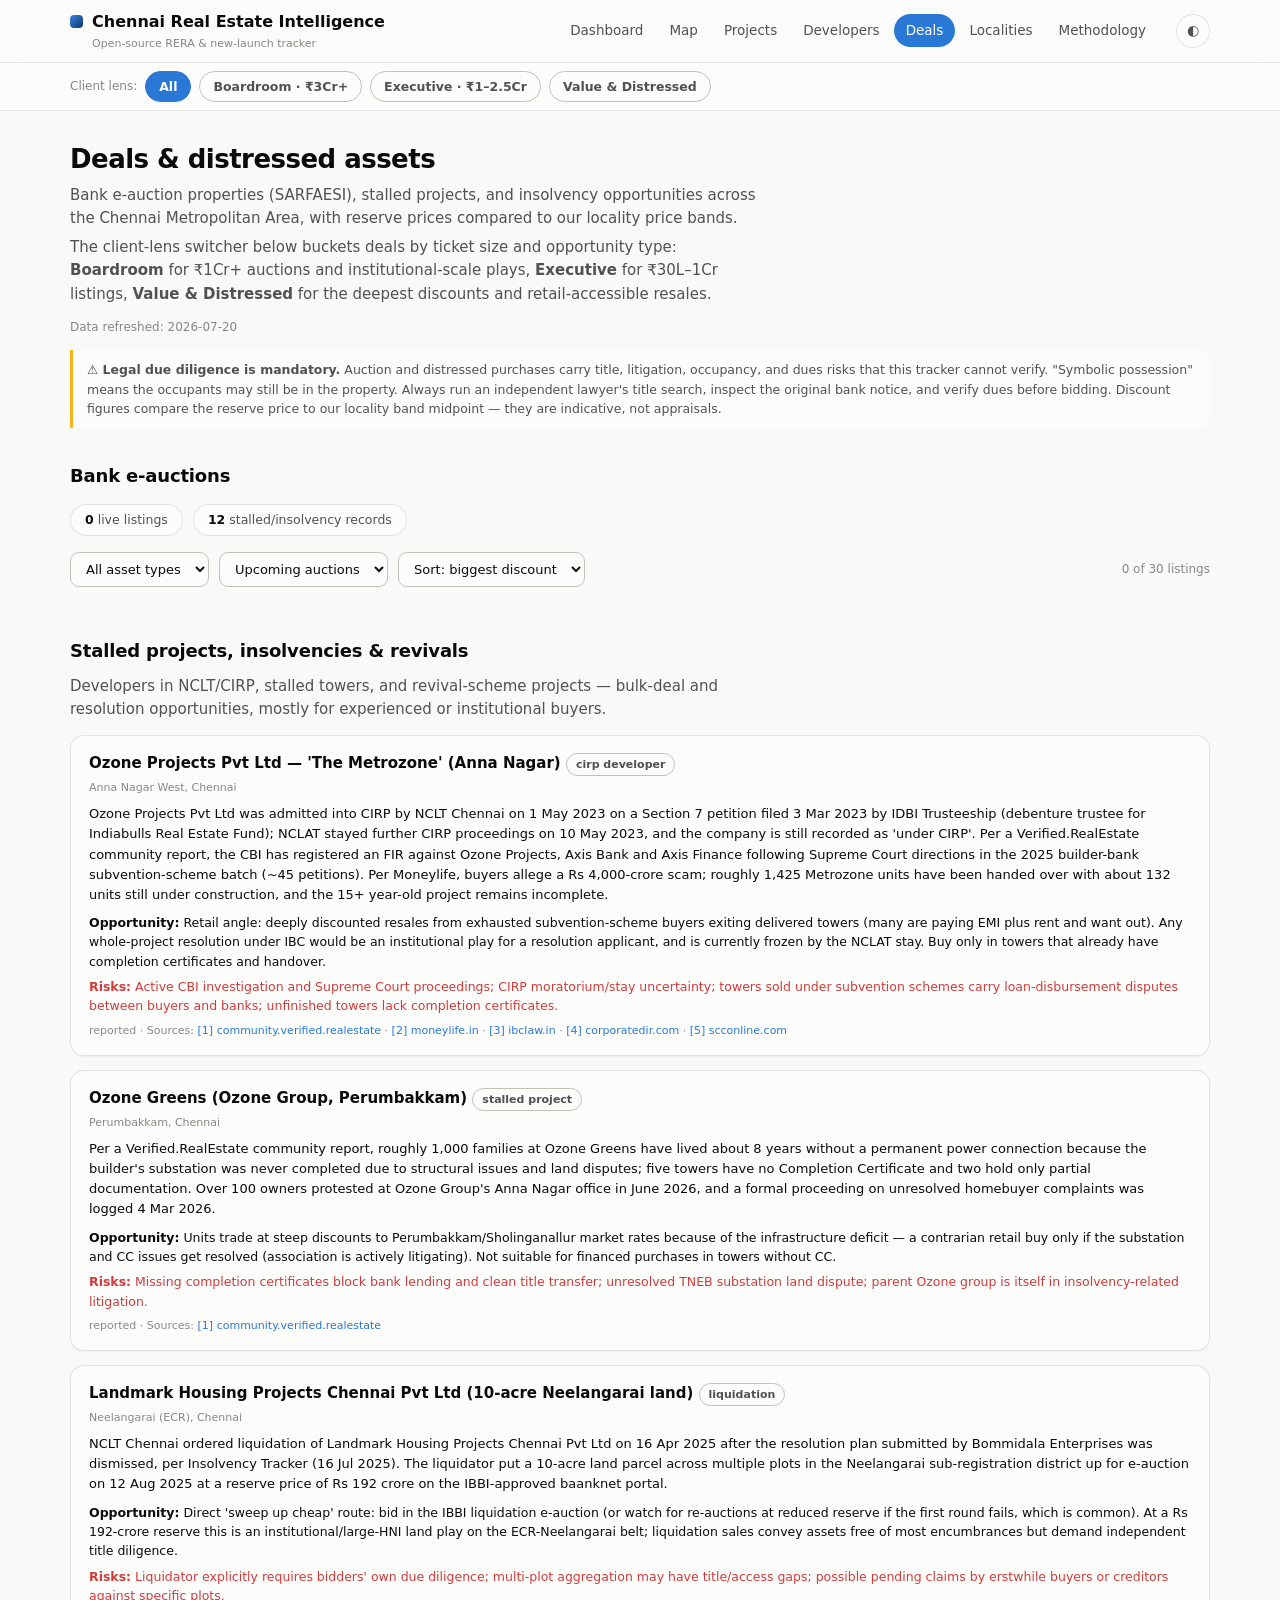
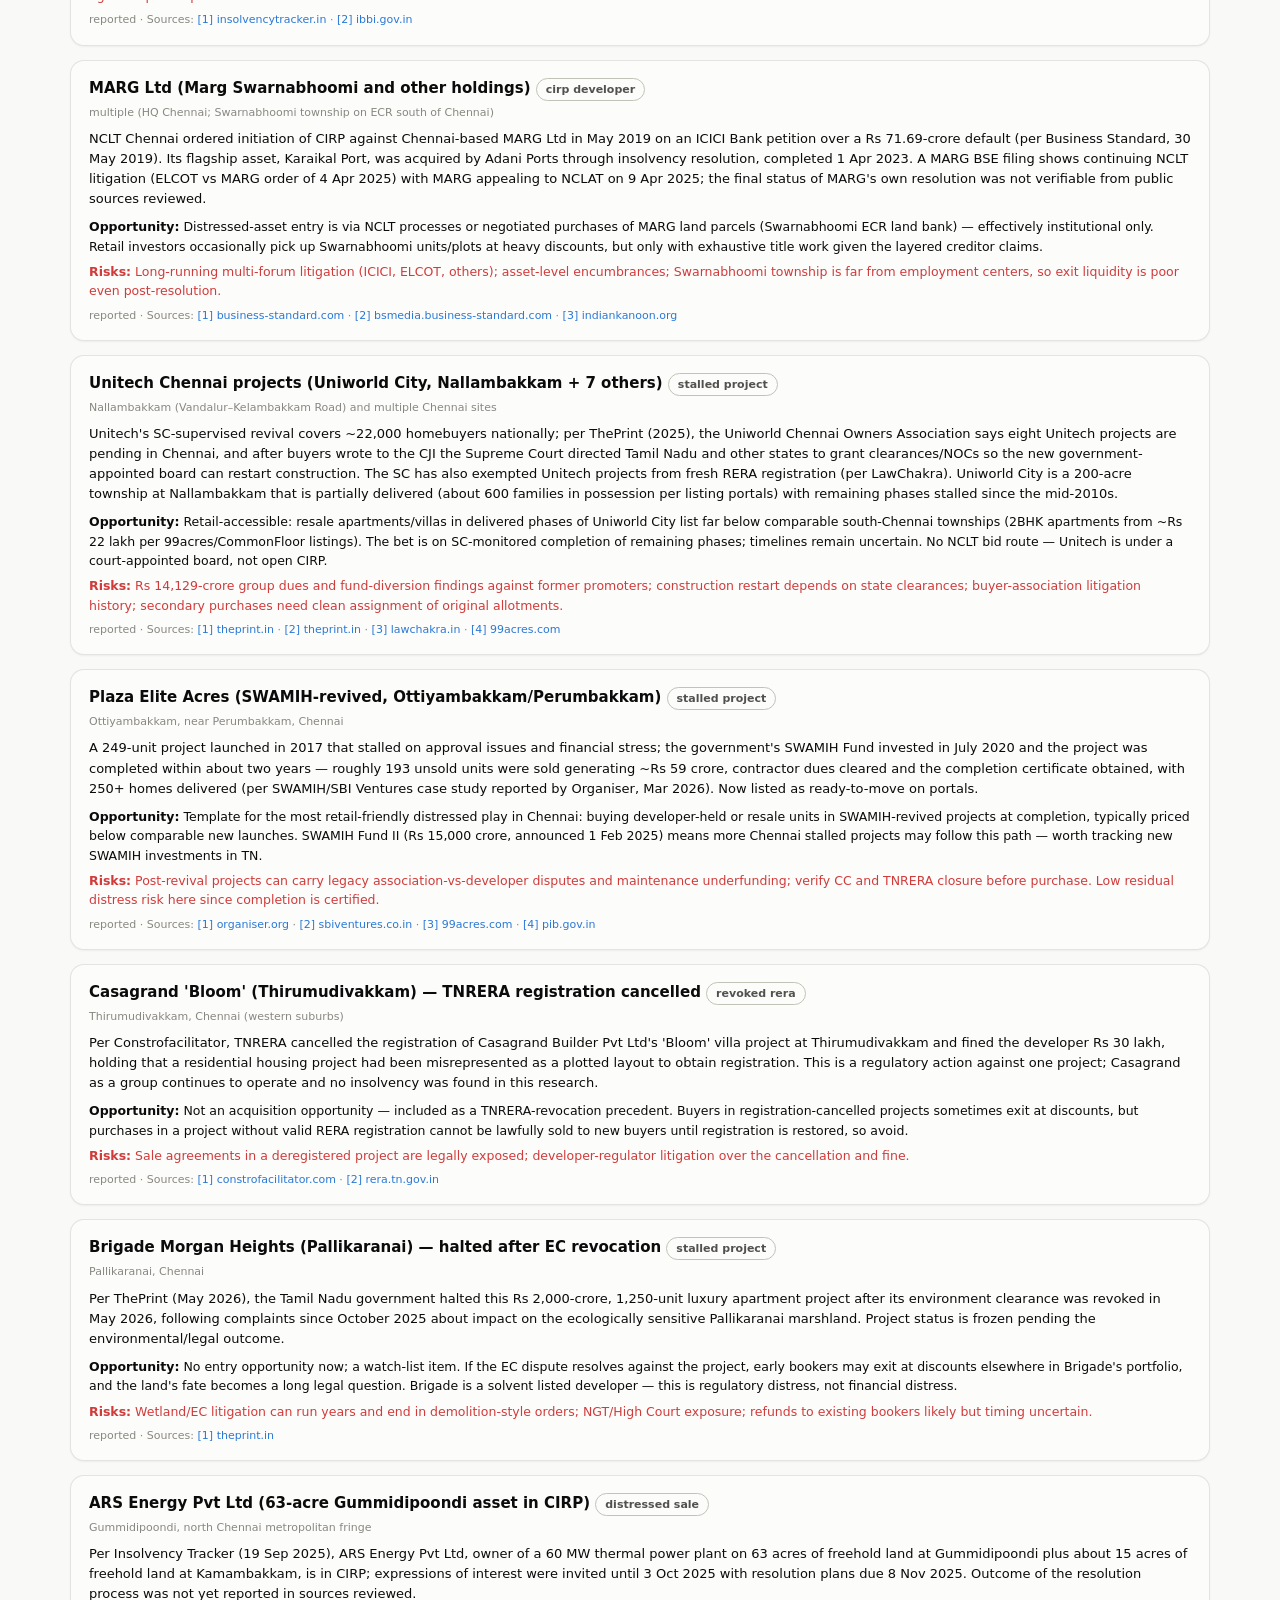
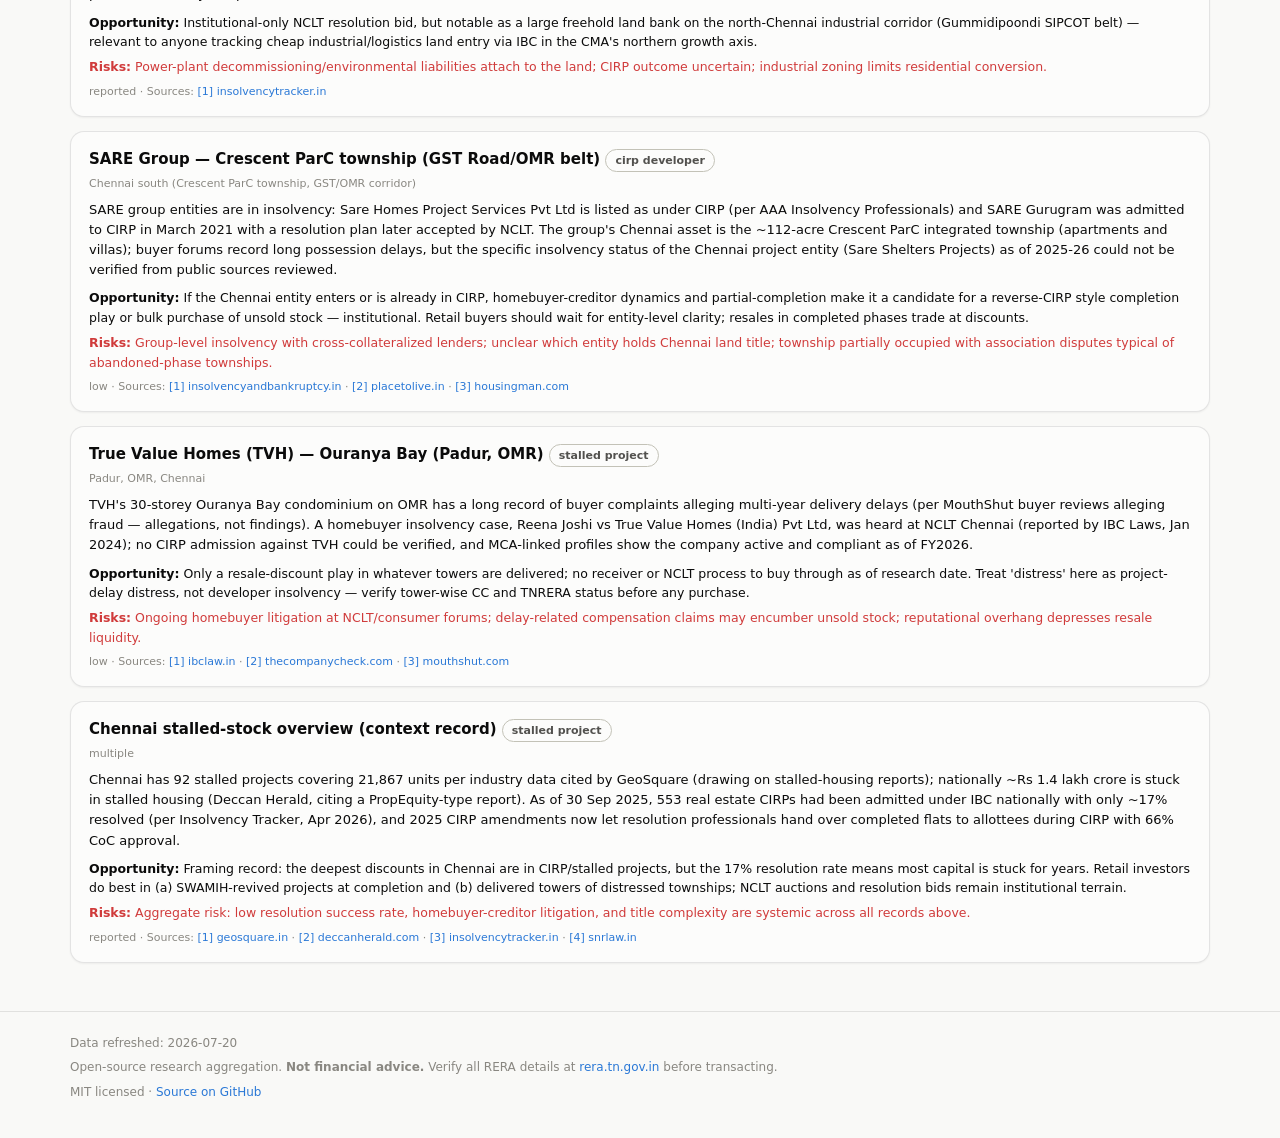
==== commit 208c5134: "Add TNRERA registry scraper, developer intelligence, and 5.8x project coverage Comprehensiveness: - " ====
--- a/docs/deals.html
+++ b/docs/deals.html
@@ -14,6 +14,7 @@
     <a href="index.html">Dashboard</a>
     <a href="map.html">Map</a>
     <a href="projects.html">Projects</a>
+    <a href="developers.html">Developers</a>
     <a href="deals.html" class="active">Deals</a>
     <a href="localities.html">Localities</a>
     <a href="methodology.html">Methodology</a>
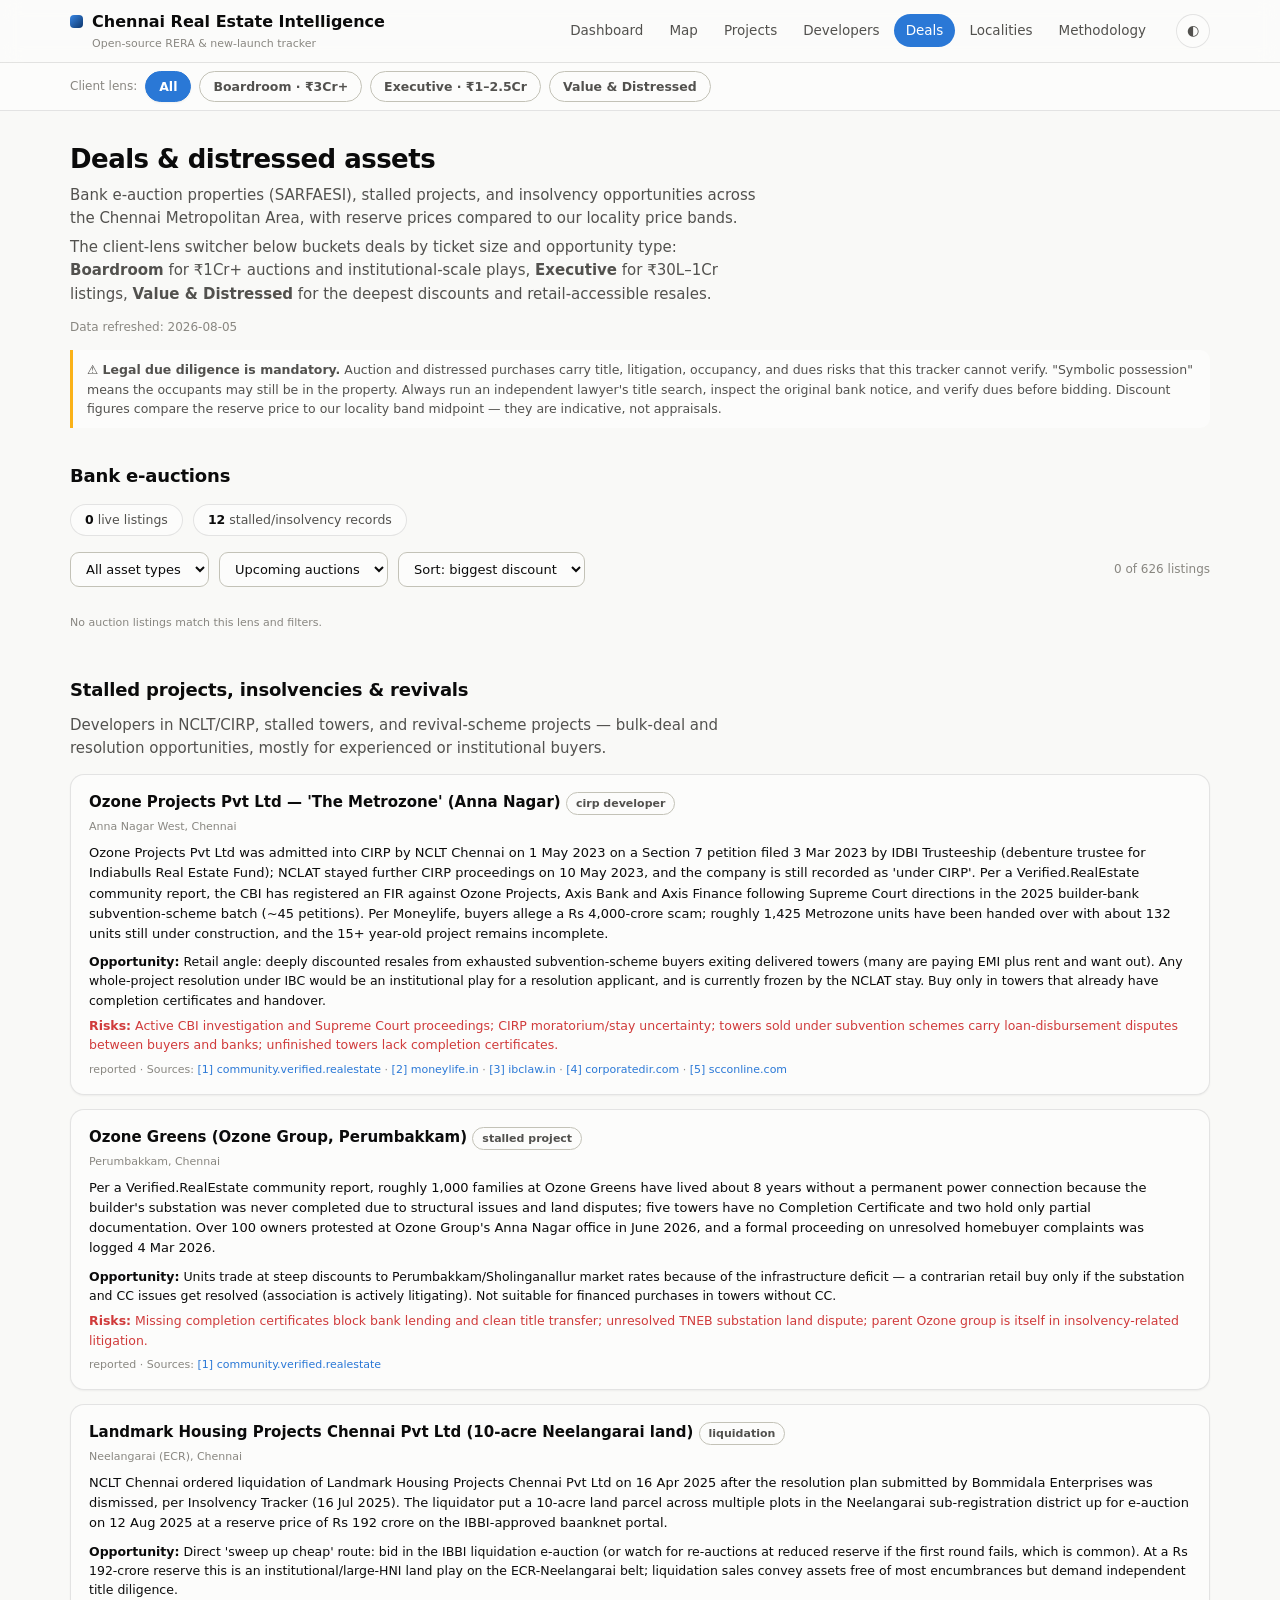
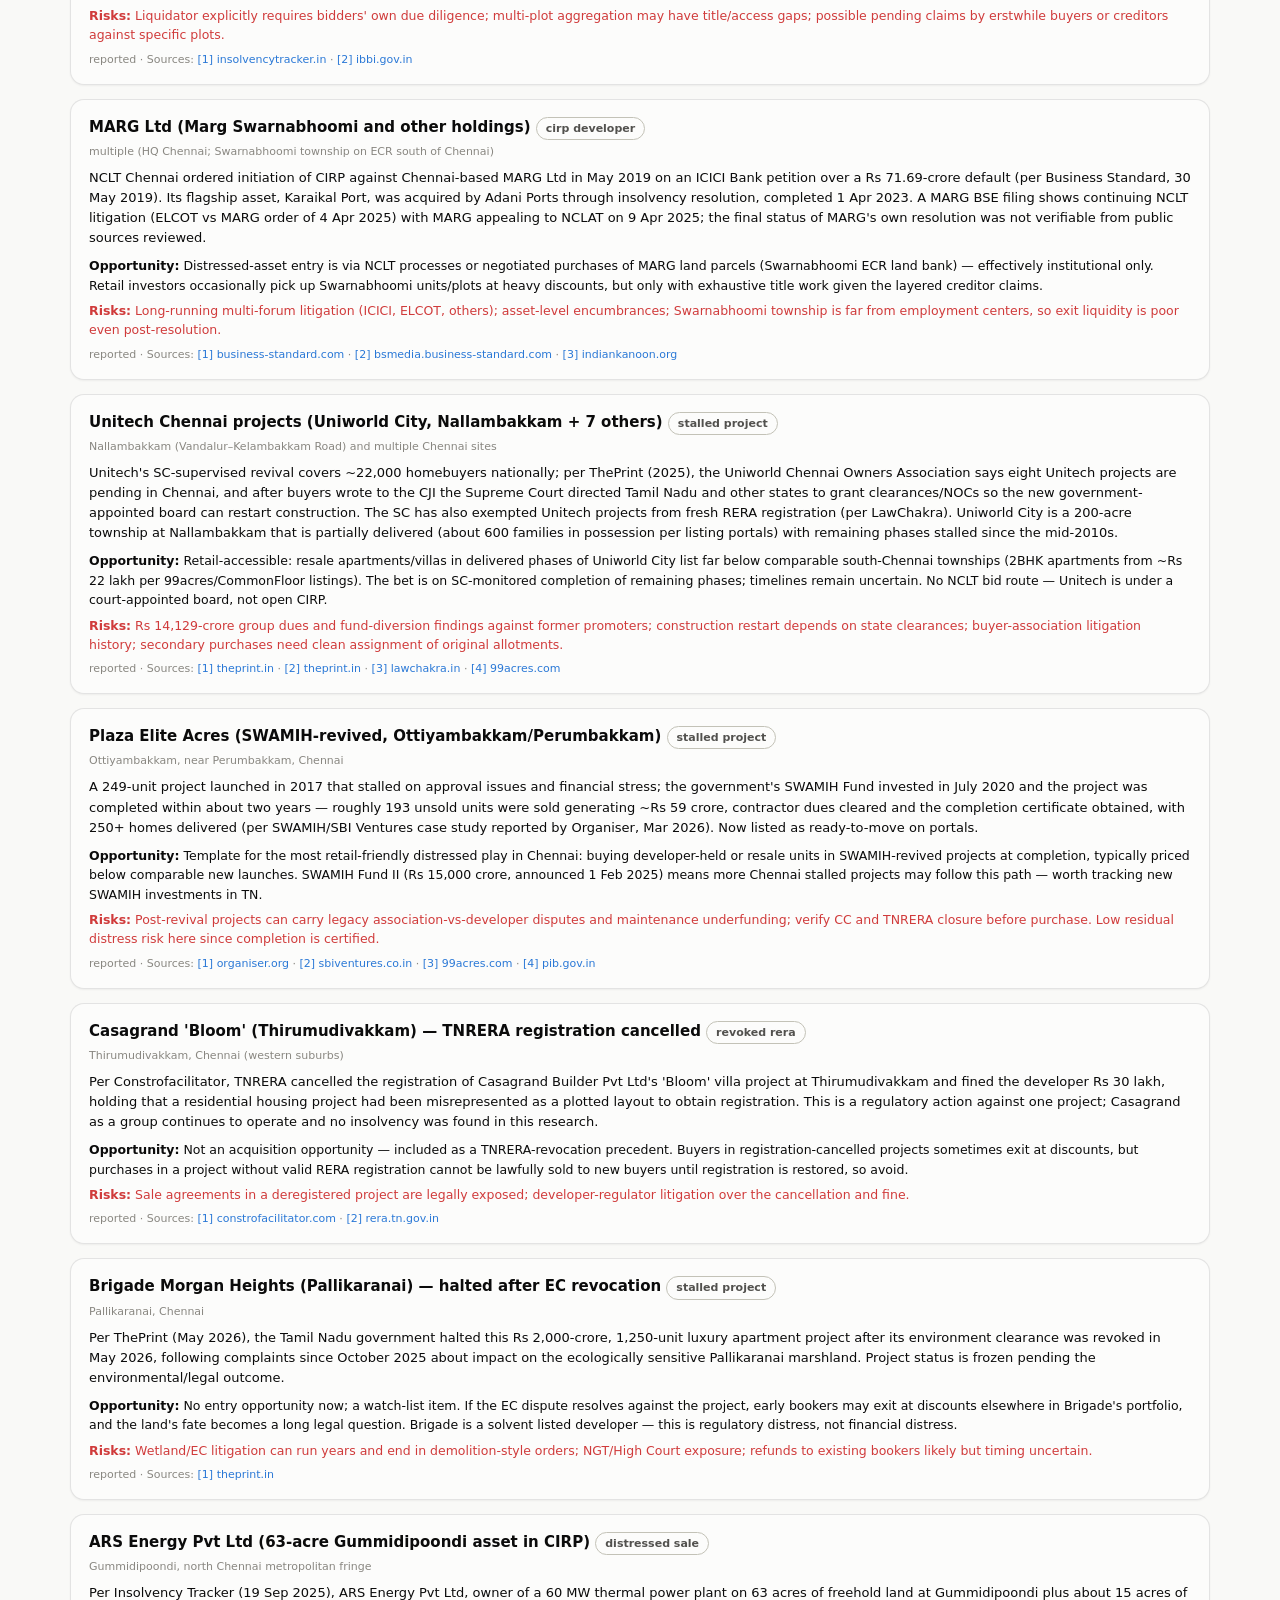
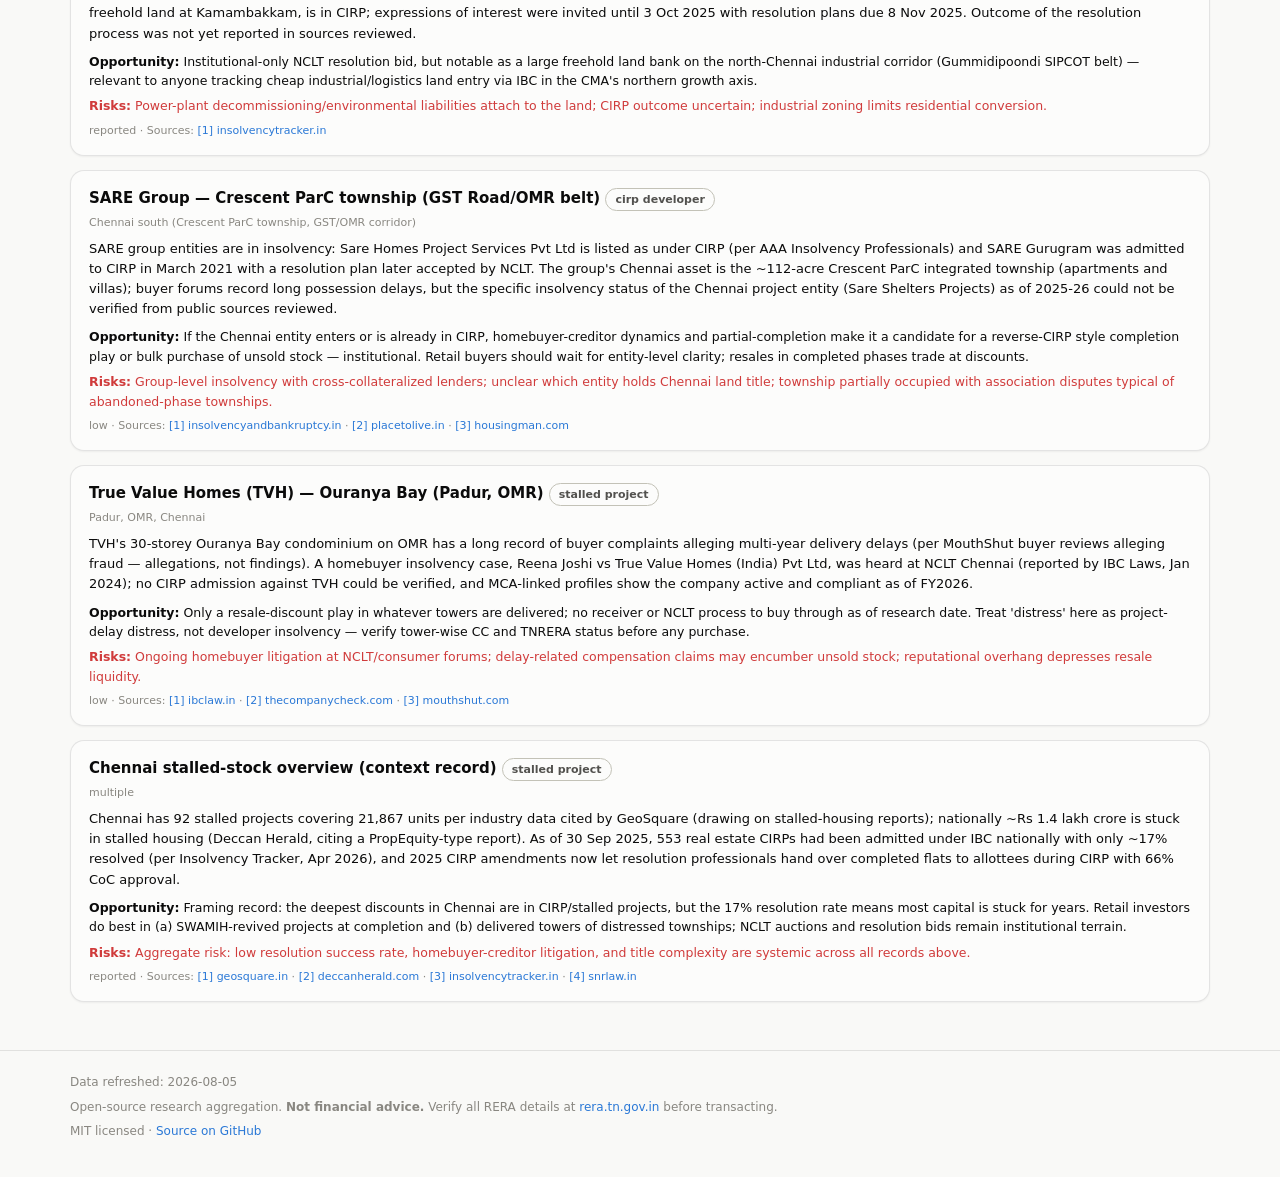
==== commit 5103282e: "Expand bank-auction coverage 30 -> 626 listings; paginate Deals Scraped findauction.in and eauctions" ====
--- a/docs/deals.html
+++ b/docs/deals.html
@@ -50,6 +50,7 @@
     <span class="count" id="fCount"></span>
   </div>
   <div class="deal-grid" id="auctionGrid"></div>
+  <div id="moreWrap" style="text-align:center;margin:16px 0"></div>
 
   <h2>Stalled projects, insolvencies &amp; revivals</h2>
   <p class="sub">Developers in NCLT/CIRP, stalled towers, and revival-scheme projects — bulk-deal and resolution opportunities, mostly for experienced or institutional buyers.</p>
@@ -86,6 +87,22 @@
     return (b.discount_pct ?? -99) - (a.discount_pct ?? -99);
   });
   document.getElementById('fCount').textContent = rows.length + ' of ' + AUC.length + ' listings';
+  const slice = rows.slice(0, shown);
+  const more = document.getElementById('moreWrap');
+  const remaining = rows.length - slice.length;
+  more.innerHTML = remaining > 0
+    ? `<button id="moreBtn" class="more-btn">Show ${Math.min(PAGE, remaining)} more · ${remaining} remaining</button>`
+    : (rows.length > PAGE ? `<span class="conf">All ${rows.length} shown</span>` : '');
+  const btn = document.getElementById('moreBtn');
+  if (btn) btn.addEventListener('click', () => { shown += PAGE; paintCards(rows); });
+  paintCards(slice, true);
+}
+
+const PAGE = 60;
+let shown = PAGE;
+
+function paintCards(rows, isSlice) {
+  if (!isSlice) { render(); return; }
   document.getElementById('auctionGrid').innerHTML = rows.map(d => {
     const expired = d.auction_date && d.auction_date < TODAY;
     const days = d.auction_date ? Math.ceil((new Date(d.auction_date) - new Date(TODAY)) / 86400000) : null;
@@ -108,7 +125,7 @@
       <span class="dd-flag">title search required</span>
       <p class="conf" style="margin:8px 0 0">Sources: ${CRI.sourcesHTML(d.sources)} · last checked ${d.last_checked || '—'}</p>
     </div>`;
-  }).join('');
+  }).join('') || '<p class="conf">No auction listings match this lens and filters.</p>';
 }
 
 function renderStalled() {
@@ -138,7 +155,7 @@
   ].join('');
 }
 
-CRI.initPersonaBar(() => { render(); renderStalled(); });
+CRI.initPersonaBar(() => { shown = PAGE; render(); renderStalled(); });
 CRI.skeletons('auctionGrid', 'card', 6);
 CRI.skeletons('stalledList', 'card', 2);
 
@@ -151,7 +168,8 @@
   [...new Set(AUC.map(d => d.asset_type).filter(Boolean))].sort().forEach(v => {
     const o = document.createElement('option'); o.textContent = v; typeSel.appendChild(o);
   });
-  ['fType', 'fStatus', 'fSort'].forEach(id => document.getElementById(id).addEventListener('input', render));
+  ['fType', 'fStatus', 'fSort'].forEach(id =>
+    document.getElementById(id).addEventListener('input', () => { shown = PAGE; render(); }));
   render();
   renderStalled();
 });
--- a/docs/assets/style.css
+++ b/docs/assets/style.css
@@ -184,7 +184,12 @@
   background: var(--surface-1); color: var(--text-primary); border: 1px solid var(--baseline);
   border-radius: var(--radius-sm); padding: 8px 11px; font: inherit; font-size: 13px;
   transition: border-color var(--ease);
-}
+  /* A <select> sizes to its longest option; the developer list would otherwise
+     stretch the filter row well past the page width. */
+  max-width: 210px;
+}
+.filters input[type="search"] { min-width: 190px; }
+.filters select { text-overflow: ellipsis; }
 .filters select:hover, .filters input[type="search"]:hover { border-color: var(--accent); }
 .filters label { font-size: 12px; color: var(--text-secondary); }
 .filters .count { margin-left: auto; font-size: 12px; color: var(--text-muted); font-variant-numeric: tabular-nums; }
@@ -365,3 +370,12 @@
   nav.main { gap: 0; }
   nav.main a { padding: 6px 9px; font-size: 12.5px; }
 }
+
+/* "Show more" pagination for the large project table */
+.more-btn {
+  font: inherit; font-size: 13px; font-weight: 600; cursor: pointer;
+  padding: 9px 20px; border-radius: 999px; border: 1px solid var(--baseline);
+  background: var(--surface-1); color: var(--accent);
+  transition: border-color var(--ease), background var(--ease);
+}
+.more-btn:hover { border-color: var(--accent); background: var(--accent-soft); }
